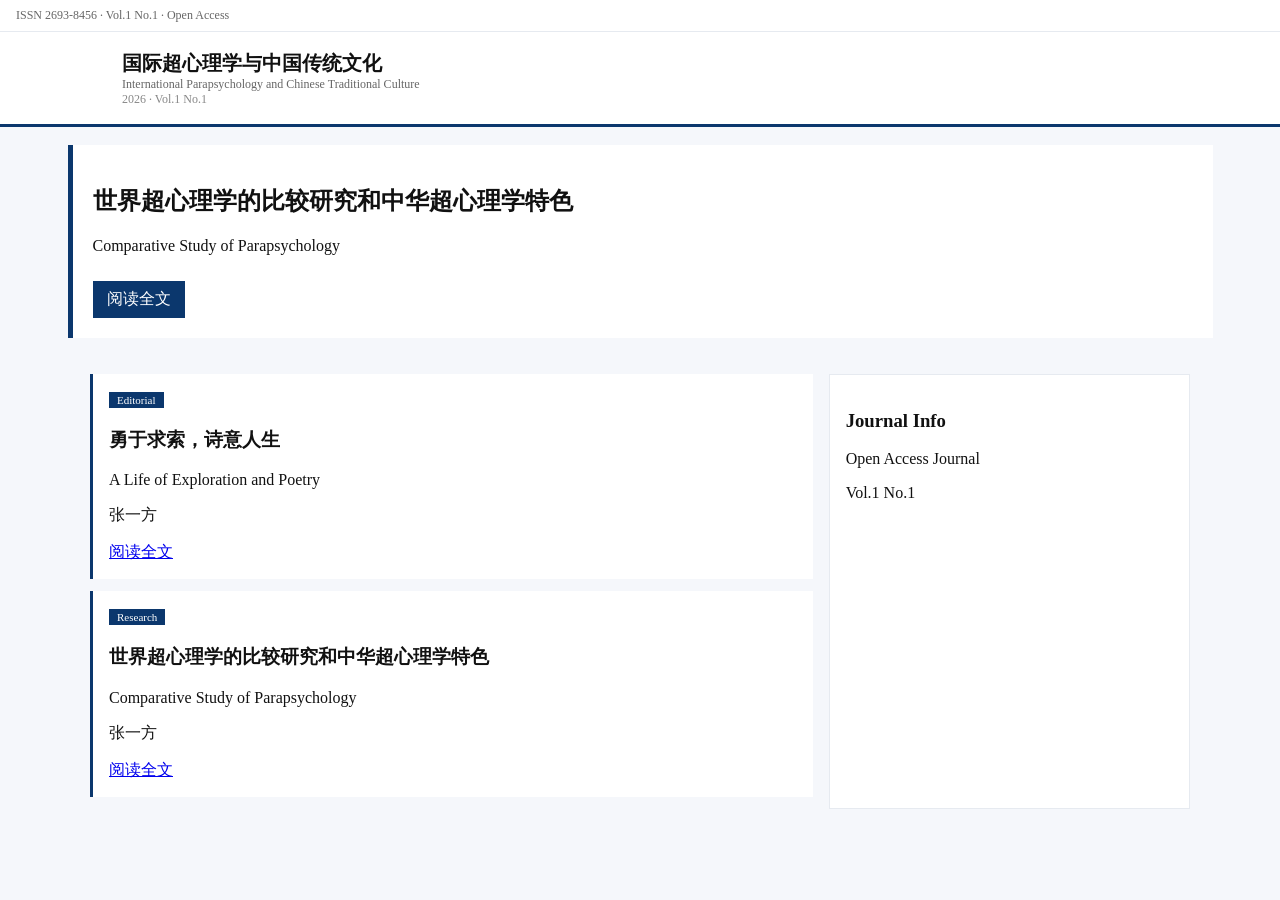
==== index.html @ ccaf2939 "Quantum.io_H5_v1 Signed-off-by: laodao <144201488+qinhong919@users.noreply.github.com>" ====
<!doctype html>
<html>
<head>
<meta charset="utf-8">
<meta name="viewport" content="width=device-width,initial-scale=1">
<title>Quantum Journal</title>
<link rel="stylesheet" href="assets/css/style.css">
</head>
<body onload="render()">

<div class="topbar">ISSN 2693-8456 · Vol.1 No.1 · Open Access</div>

<header class="header">
<img src="assets/images/logo.png">
<div class="title">
<h1>国际超心理学与中国传统文化</h1>
<div class="en">International Parapsychology and Chinese Traditional Culture</div>
<div class="meta">2026 · Vol.1 No.1</div>
</div>
</header>

<section class="hero">
<h2 id="featureTitle"></h2>
<p id="featureEn"></p>
<a id="featureLink" class="btn" href="#">阅读全文</a>
</section>

<div class="container">
<div id="list"></div>
<aside class="sidebar">
<h3>Journal Info</h3>
<p>Open Access Journal</p>
<p>Vol.1 No.1</p>
</aside>
</div>

<script src="assets/js/app.js"></script>
</body>
</html>
---- assets/css/style.css ----
body{margin:0;font-family:Georgia,'Noto Serif SC',serif;background:#f5f7fb;color:#111}
.topbar{background:#fff;padding:8px 16px;font-size:12px;color:#666;border-bottom:1px solid #e6eaf0}
.header{display:flex;align-items:center;gap:16px;background:#fff;padding:16px;border-bottom:3px solid #0b376d}
.header img{height:60px}
.title h1{margin:0;font-size:20px}
.en{font-size:12px;color:#666}
.meta{font-size:12px;color:#888}
.hero{max-width:1100px;margin:18px auto;background:#fff;padding:20px;border-left:5px solid #0b376d}
.btn{display:inline-block;margin-top:10px;background:#0b376d;color:#fff;padding:8px 14px;text-decoration:none}
.container{max-width:1100px;margin:0 auto;padding:18px;display:grid;grid-template-columns:2fr 1fr;gap:16px}
.card{background:#fff;padding:16px;margin-bottom:12px;border-left:3px solid #0b376d}
.badge{background:#0b376d;color:#fff;font-size:11px;padding:2px 8px}
.sidebar{background:#fff;padding:16px;border:1px solid #e6eaf0}
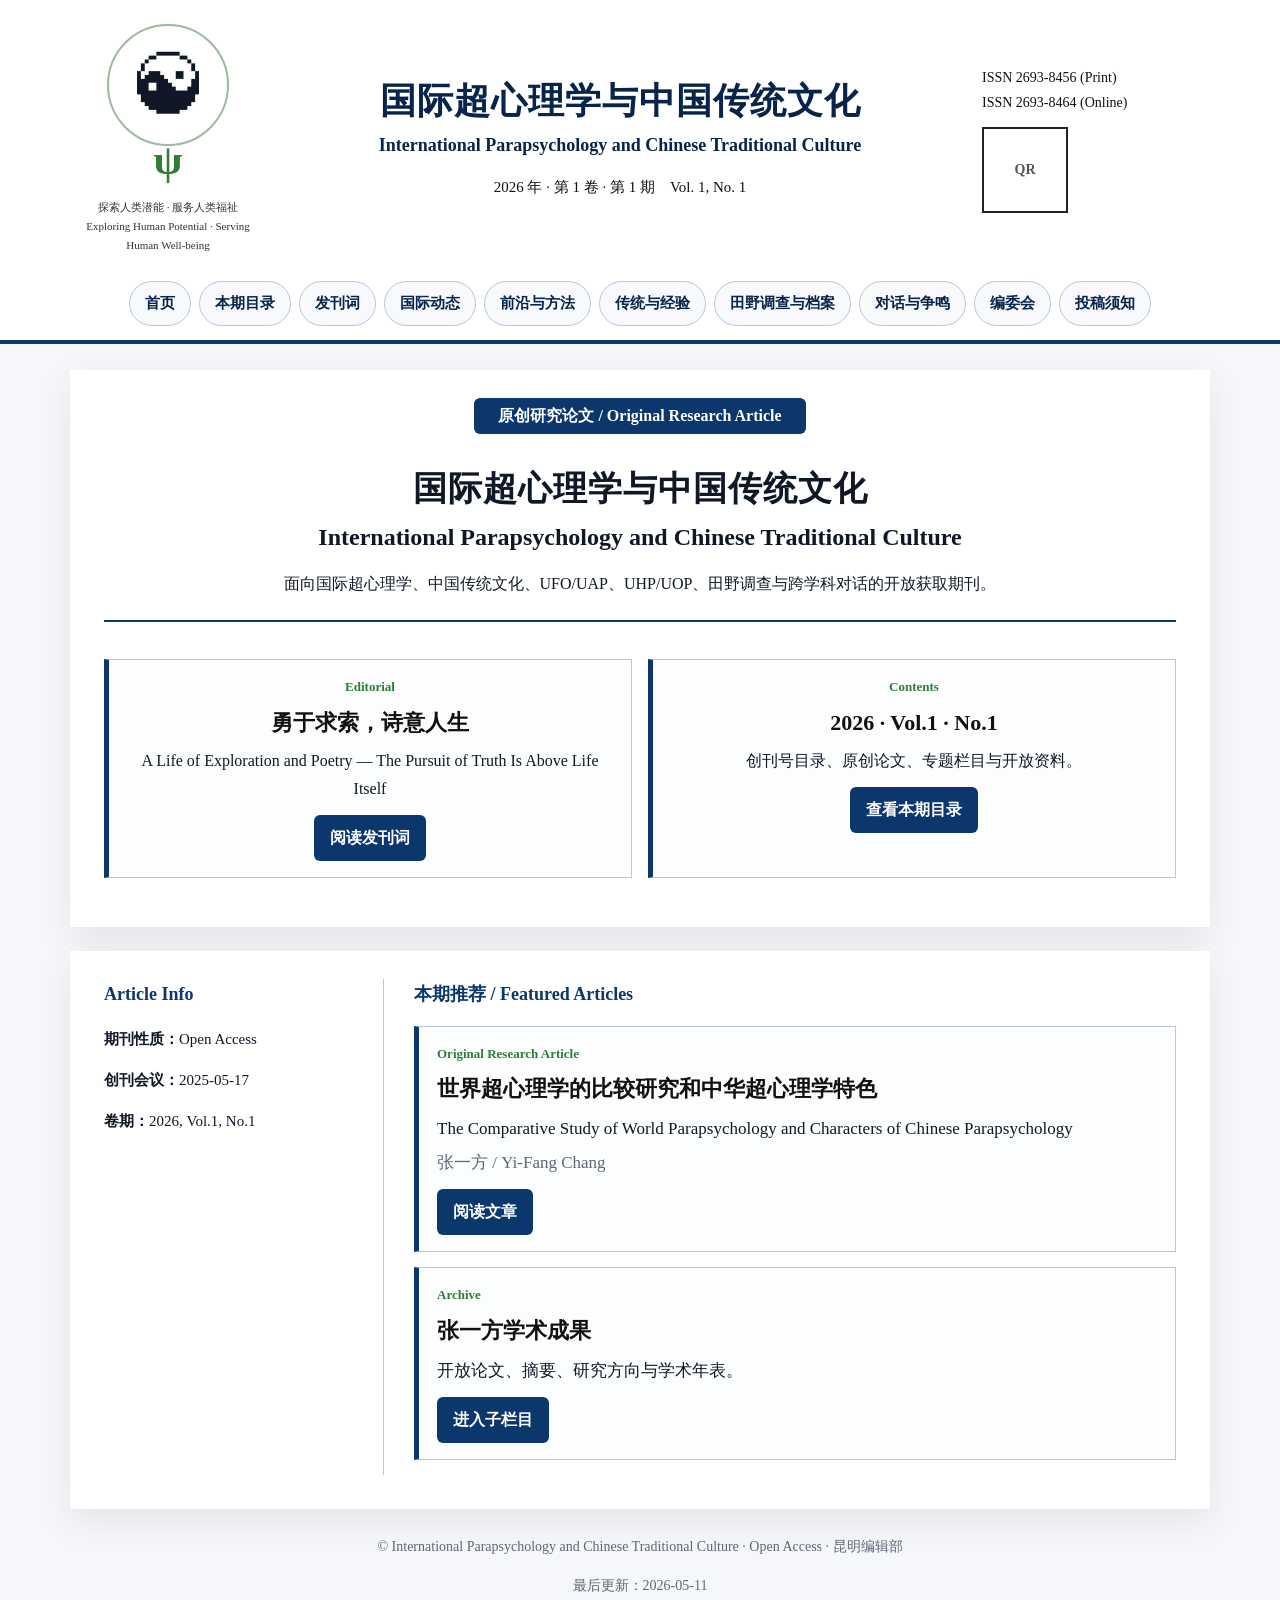
==== commit f3c6739d: "Quantum.io_H5_v1 Signed-off-by: laodao <144201488+qinhong919@users.noreply.github.com>" ====
--- a/index.html
+++ b/index.html
@@ -1,40 +1,18 @@
-
-<!doctype html>
-<html>
-<head>
-<meta charset="utf-8">
-<meta name="viewport" content="width=device-width,initial-scale=1">
-<title>Quantum Journal</title>
-<link rel="stylesheet" href="assets/css/style.css">
-</head>
-<body onload="render()">
-
-<div class="topbar">ISSN 2693-8456 · Vol.1 No.1 · Open Access</div>
-
-<header class="header">
-<img src="assets/images/logo.png">
-<div class="title">
-<h1>国际超心理学与中国传统文化</h1>
-<div class="en">International Parapsychology and Chinese Traditional Culture</div>
-<div class="meta">2026 · Vol.1 No.1</div>
-</div>
+<!doctype html><html lang="zh-CN"><head><meta charset="UTF-8"><meta name="viewport" content="width=device-width, initial-scale=1.0"><title>国际超心理学与中国传统文化</title><link rel="stylesheet" href="assets/css/style.css"></head><body>
+<header class="topbar">
+  <div class="journal-header">
+    <div class="logo-wrap"><div class="logo-mark">☯</div><div class="logo-psi">ψ</div><div class="motto">探索人类潜能 · 服务人类福祉<br>Exploring Human Potential · Serving Human Well-being</div></div>
+    <div class="title-block"><h1>国际超心理学与中国传统文化</h1><div class="en">International Parapsychology and Chinese Traditional Culture</div><div class="issue">2026 年 · 第 1 卷 · 第 1 期　Vol. 1, No. 1</div></div>
+    <div class="issn"><div>ISSN 2693-8456 (Print)</div><div>ISSN 2693-8464 (Online)</div><div class="qr">QR</div></div>
+  </div>
+  <nav class="nav">
+    <a href="index.html">首页</a><a href="issues.html">本期目录</a><a href="articles/editorial.html">发刊词</a>
+    <a href="sections/international.html">国际动态</a><a href="sections/methods.html">前沿与方法</a><a href="sections/tradition.html">传统与经验</a>
+    <a href="sections/archive.html">田野调查与档案</a><a href="sections/debate.html">对话与争鸣</a><a href="editorial-board.html">编委会</a><a href="submission.html">投稿须知</a>
+  </nav>
 </header>
 
-<section class="hero">
-<h2 id="featureTitle"></h2>
-<p id="featureEn"></p>
-<a id="featureLink" class="btn" href="#">阅读全文</a>
-</section>
-
-<div class="container">
-<div id="list"></div>
-<aside class="sidebar">
-<h3>Journal Info</h3>
-<p>Open Access Journal</p>
-<p>Vol.1 No.1</p>
-</aside>
-</div>
-
-<script src="assets/js/app.js"></script>
-</body>
-</html>
+<main class="container">
+<section class="paper center"><div class="badge">原创研究论文 / Original Research Article</div><h2 class="hero-title">国际超心理学与中国传统文化</h2><h3 class="hero-en">International Parapsychology and Chinese Traditional Culture</h3><p>面向国际超心理学、中国传统文化、UFO/UAP、UHP/UOP、田野调查与跨学科对话的开放获取期刊。</p><hr class="rule"><div class="two-col"><div class="card"><div class="type">Editorial</div><h3>勇于求索，诗意人生</h3><p>A Life of Exploration and Poetry — The Pursuit of Truth Is Above Life Itself</p><a class="btn" href="articles/editorial.html">阅读发刊词</a></div><div class="card"><div class="type">Contents</div><h3>2026 · Vol.1 · No.1</h3><p>创刊号目录、原创论文、专题栏目与开放资料。</p><a class="btn" href="issues.html">查看本期目录</a></div></div></section>
+<section class="paper" style="margin-top:24px"><div class="grid"><aside class="aside"><h3>Article Info</h3><p><strong>期刊性质：</strong>Open Access</p><p><strong>创刊会议：</strong>2025-05-17</p><p><strong>卷期：</strong>2026, Vol.1, No.1</p></aside><div class="content"><h3>本期推荐 / Featured Articles</h3><article class="card"><div class="type">Original Research Article</div><h3>世界超心理学的比较研究和中华超心理学特色</h3><p>The Comparative Study of World Parapsychology and Characters of Chinese Parapsychology</p><p class="meta">张一方 / Yi-Fang Chang</p><a class="btn" href="articles/article-001.html">阅读文章</a></article><article class="card"><div class="type">Archive</div><h3>张一方学术成果</h3><p>开放论文、摘要、研究方向与学术年表。</p><a class="btn" href="sections/yi-fang-chang.html">进入子栏目</a></article></div></div></section></main>
+<footer class="footer"><p>© International Parapsychology and Chinese Traditional Culture · Open Access · 昆明编辑部</p><p>最后更新：2026-05-11</p></footer><script src="assets/js/script.js"></script></body></html>
--- a/assets/css/style.css
+++ b/assets/css/style.css
@@ -1,14 +1,15 @@
 
-body{margin:0;font-family:Georgia,'Noto Serif SC',serif;background:#f5f7fb;color:#111}
-.topbar{background:#fff;padding:8px 16px;font-size:12px;color:#666;border-bottom:1px solid #e6eaf0}
-.header{display:flex;align-items:center;gap:16px;background:#fff;padding:16px;border-bottom:3px solid #0b376d}
-.header img{height:60px}
-.title h1{margin:0;font-size:20px}
-.en{font-size:12px;color:#666}
-.meta{font-size:12px;color:#888}
-.hero{max-width:1100px;margin:18px auto;background:#fff;padding:20px;border-left:5px solid #0b376d}
-.btn{display:inline-block;margin-top:10px;background:#0b376d;color:#fff;padding:8px 14px;text-decoration:none}
-.container{max-width:1100px;margin:0 auto;padding:18px;display:grid;grid-template-columns:2fr 1fr;gap:16px}
-.card{background:#fff;padding:16px;margin-bottom:12px;border-left:3px solid #0b376d}
-.badge{background:#0b376d;color:#fff;font-size:11px;padding:2px 8px}
-.sidebar{background:#fff;padding:16px;border:1px solid #e6eaf0}
+:root{--blue:#0b376d;--deep:#08244a;--green:#2e7d32;--ink:#101827;--muted:#5d6775;--line:#b8c7d8;--bg:#f5f7fb;--paper:#fff}
+*{box-sizing:border-box}body{margin:0;background:var(--bg);color:var(--ink);font-family:"Times New Roman","Noto Serif SC","Songti SC",serif;line-height:1.75}a{color:inherit}
+.topbar{background:#fff;border-bottom:4px solid var(--blue)}.journal-header{max-width:1180px;margin:0 auto;padding:24px 28px 16px;display:grid;grid-template-columns:180px 1fr 220px;gap:22px;align-items:center}
+.logo-wrap{text-align:center}.logo-mark{width:122px;height:122px;margin:0 auto;border:2px solid #9fb99e;border-radius:50%;display:flex;align-items:center;justify-content:center;font-size:62px;background:#fff}.logo-psi{margin-top:-22px;color:var(--green);font-size:42px;font-weight:800}.motto{font-size:11px;color:#333}
+.title-block{text-align:center}.title-block h1{margin:0;font-size:36px;line-height:1.25;letter-spacing:1px;color:var(--deep);font-weight:900}.title-block .en{margin:6px 0 0;font-size:18px;color:var(--deep);font-weight:700}.issue{margin-top:12px;font-size:15px;color:#111}
+.issn{font-size:14px;color:#111}.qr{width:86px;height:86px;margin-top:12px;border:2px solid #222;display:flex;align-items:center;justify-content:center;font-weight:700;color:#555;background:#fff}
+.nav{max-width:1180px;margin:0 auto;padding:10px 28px 14px;display:flex;gap:8px;flex-wrap:wrap;justify-content:center}.nav a{text-decoration:none;color:var(--deep);background:#f7f9fd;border:1px solid var(--line);border-radius:999px;padding:8px 15px;font-weight:700;font-size:15px}.nav a:hover{background:var(--deep);color:#fff}
+.container{max-width:1180px;margin:26px auto;padding:0 20px}.paper{background:var(--paper);box-shadow:0 12px 34px rgba(0,0,0,.08);padding:28px 34px 34px}.badge{display:inline-block;background:var(--blue);color:#fff;padding:4px 24px;border-radius:6px;font-weight:700;margin:0 auto 22px}.center{text-align:center}
+.hero-title{margin:10px 0;font-size:34px;letter-spacing:1px;line-height:1.35}.hero-en{margin:8px 0;font-size:24px;line-height:1.35}.rule{border:0;border-top:2px solid var(--blue);margin:22px 0}
+.grid{display:grid;grid-template-columns:280px 1fr;gap:30px}.aside{border-right:1px solid var(--line);padding-right:24px}.aside h3,.content h3{color:var(--blue);font-size:18px;margin:0 0 10px}.aside p,.aside li{font-size:15px}.content h2{margin:0 0 14px;font-size:28px}.content p{font-size:17px}
+.card{border:1px solid var(--line);border-left:5px solid var(--blue);background:#fbfdff;padding:16px 18px;margin:15px 0}.card .type{color:var(--green);font-size:13px;font-weight:800}.card h3{color:#111;font-size:22px;margin:5px 0}.card p{margin:4px 0}.meta{color:var(--muted);font-size:14px}.btn{display:inline-block;text-decoration:none;background:var(--blue);color:#fff;padding:9px 16px;border-radius:6px;margin-top:8px;font-weight:700}.two-col{display:grid;grid-template-columns:1fr 1fr;gap:16px}
+.footer{max-width:1180px;margin:0 auto 36px;padding:0 20px;text-align:center;color:var(--muted);font-size:14px}.article-title{text-align:center;margin-top:20px}.article-title h2{font-size:30px;margin:8px 0}.article-title h3{font-size:23px;margin:8px 0}.authors{text-align:center;margin:18px auto;max-width:850px}
+.abstract-box{display:grid;grid-template-columns:260px 1fr;gap:24px;border-top:2px solid var(--blue);border-bottom:1px solid var(--line);padding:18px 0}.article-info{border-right:1px solid var(--line);padding-right:20px}.article-info h4,.abstract h4{color:var(--blue);margin:0 0 8px}.keywords{margin-top:16px;padding-top:12px;border-top:1px solid var(--line)}.citation{border-top:2px solid var(--blue);margin-top:20px;padding-top:12px;font-size:14px}
+@media(max-width:900px){.journal-header{grid-template-columns:1fr;text-align:center}.issn{text-align:center}.qr{margin:10px auto 0}.title-block h1{font-size:27px}.title-block .en{font-size:15px}.container{margin:14px auto;padding:0 12px}.paper{padding:20px 16px 26px}.grid,.abstract-box,.two-col{grid-template-columns:1fr}.aside,.article-info{border-right:0;border-bottom:1px solid var(--line);padding-right:0;padding-bottom:16px}.hero-title{font-size:26px}.hero-en{font-size:19px}.nav{justify-content:flex-start;overflow-x:auto;flex-wrap:nowrap;padding-bottom:12px}.nav a{white-space:nowrap}}
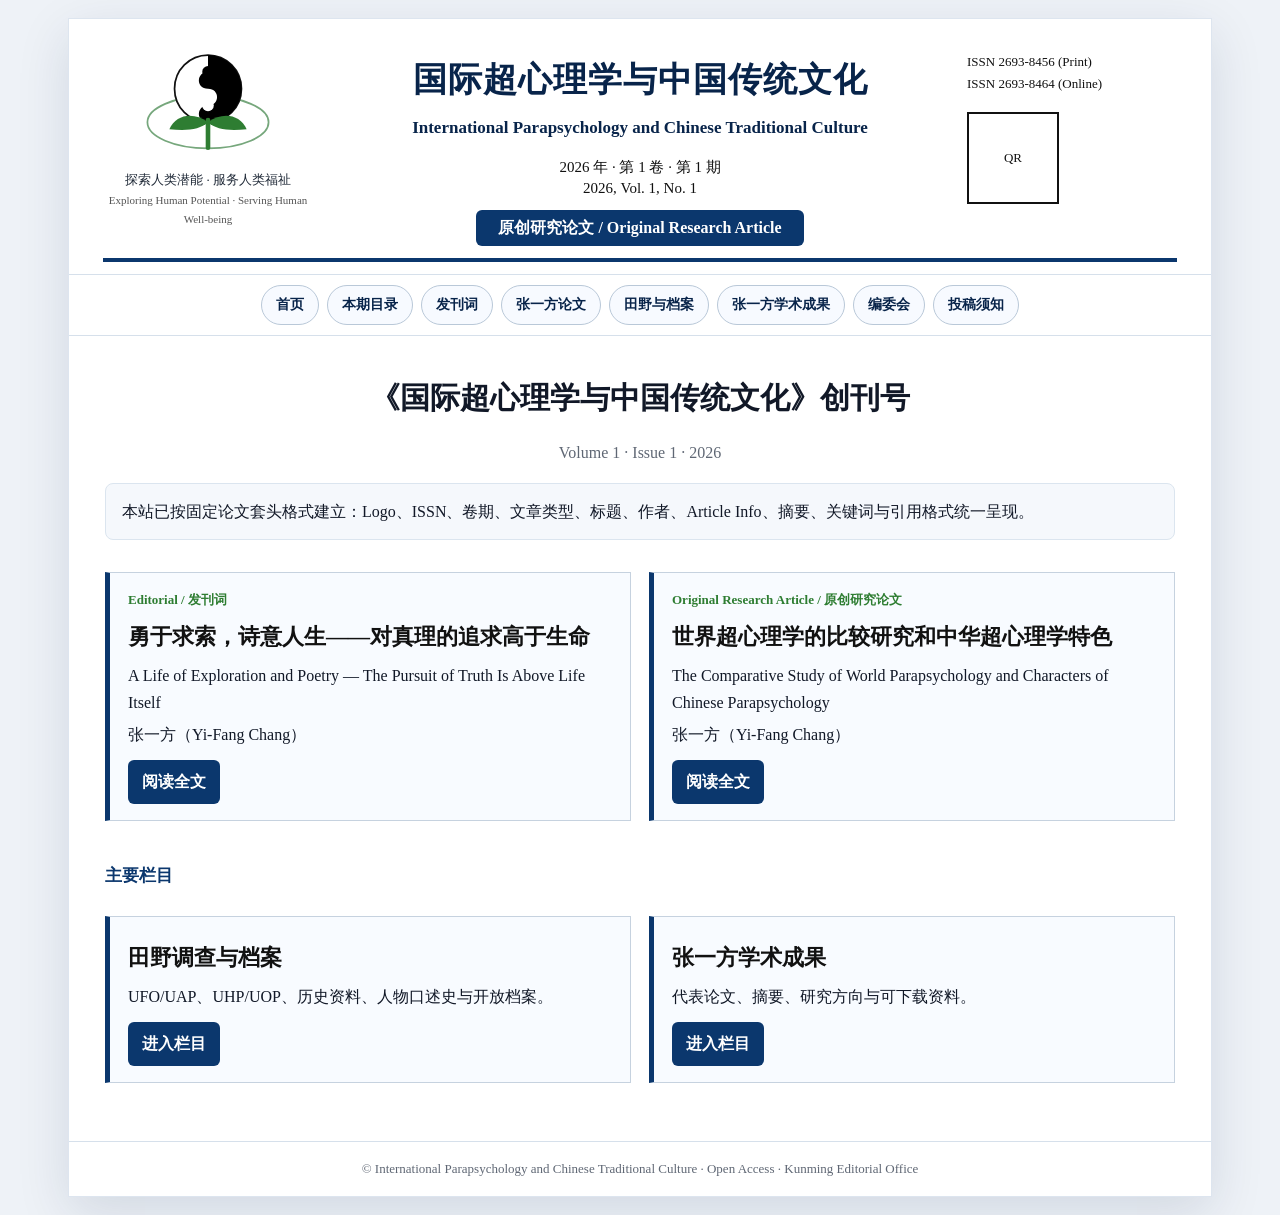
==== commit 639d5f37: "Quantum.io_H5_v1 Signed-off-by: laodao <144201488+qinhong919@users.noreply.github.com>" ====
--- a/index.html
+++ b/index.html
@@ -1,18 +1,8 @@
-<!doctype html><html lang="zh-CN"><head><meta charset="UTF-8"><meta name="viewport" content="width=device-width, initial-scale=1.0"><title>国际超心理学与中国传统文化</title><link rel="stylesheet" href="assets/css/style.css"></head><body>
-<header class="topbar">
-  <div class="journal-header">
-    <div class="logo-wrap"><div class="logo-mark">☯</div><div class="logo-psi">ψ</div><div class="motto">探索人类潜能 · 服务人类福祉<br>Exploring Human Potential · Serving Human Well-being</div></div>
-    <div class="title-block"><h1>国际超心理学与中国传统文化</h1><div class="en">International Parapsychology and Chinese Traditional Culture</div><div class="issue">2026 年 · 第 1 卷 · 第 1 期　Vol. 1, No. 1</div></div>
-    <div class="issn"><div>ISSN 2693-8456 (Print)</div><div>ISSN 2693-8464 (Online)</div><div class="qr">QR</div></div>
-  </div>
-  <nav class="nav">
-    <a href="index.html">首页</a><a href="issues.html">本期目录</a><a href="articles/editorial.html">发刊词</a>
-    <a href="sections/international.html">国际动态</a><a href="sections/methods.html">前沿与方法</a><a href="sections/tradition.html">传统与经验</a>
-    <a href="sections/archive.html">田野调查与档案</a><a href="sections/debate.html">对话与争鸣</a><a href="editorial-board.html">编委会</a><a href="submission.html">投稿须知</a>
-  </nav>
-</header>
-
-<main class="container">
-<section class="paper center"><div class="badge">原创研究论文 / Original Research Article</div><h2 class="hero-title">国际超心理学与中国传统文化</h2><h3 class="hero-en">International Parapsychology and Chinese Traditional Culture</h3><p>面向国际超心理学、中国传统文化、UFO/UAP、UHP/UOP、田野调查与跨学科对话的开放获取期刊。</p><hr class="rule"><div class="two-col"><div class="card"><div class="type">Editorial</div><h3>勇于求索，诗意人生</h3><p>A Life of Exploration and Poetry — The Pursuit of Truth Is Above Life Itself</p><a class="btn" href="articles/editorial.html">阅读发刊词</a></div><div class="card"><div class="type">Contents</div><h3>2026 · Vol.1 · No.1</h3><p>创刊号目录、原创论文、专题栏目与开放资料。</p><a class="btn" href="issues.html">查看本期目录</a></div></div></section>
-<section class="paper" style="margin-top:24px"><div class="grid"><aside class="aside"><h3>Article Info</h3><p><strong>期刊性质：</strong>Open Access</p><p><strong>创刊会议：</strong>2025-05-17</p><p><strong>卷期：</strong>2026, Vol.1, No.1</p></aside><div class="content"><h3>本期推荐 / Featured Articles</h3><article class="card"><div class="type">Original Research Article</div><h3>世界超心理学的比较研究和中华超心理学特色</h3><p>The Comparative Study of World Parapsychology and Characters of Chinese Parapsychology</p><p class="meta">张一方 / Yi-Fang Chang</p><a class="btn" href="articles/article-001.html">阅读文章</a></article><article class="card"><div class="type">Archive</div><h3>张一方学术成果</h3><p>开放论文、摘要、研究方向与学术年表。</p><a class="btn" href="sections/yi-fang-chang.html">进入子栏目</a></article></div></div></section></main>
-<footer class="footer"><p>© International Parapsychology and Chinese Traditional Culture · Open Access · 昆明编辑部</p><p>最后更新：2026-05-11</p></footer><script src="assets/js/script.js"></script></body></html>+<!doctype html><html lang="zh-CN"><head><meta charset="utf-8"><meta name="viewport" content="width=device-width,initial-scale=1"><title>国际超心理学与中国传统文化</title><link rel="stylesheet" href="assets/css/style.css"></head><body><div class="site-shell"><div class="journal-page">
+<header class="journal-header"><div class="masthead">
+<div class="logo-block"><img src="assets/images/logo.svg" alt="期刊Logo"><div class="motto-cn">探索人类潜能 · 服务人类福祉</div><div class="motto-en">Exploring Human Potential · Serving Human Well-being</div></div>
+<div class="title-block"><h1>国际超心理学与中国传统文化</h1><div class="en">International Parapsychology and Chinese Traditional Culture</div><div class="issue">2026 年 · 第 1 卷 · 第 1 期<br>2026, Vol. 1, No. 1</div><div class="article-type">原创研究论文 / Original Research Article</div></div>
+<div class="right-meta"><div>ISSN 2693-8456 (Print)</div><div>ISSN 2693-8464 (Online)</div><div class="qr">QR</div></div>
+</div><hr class="header-rule"></header>
+<nav class="nav"><a href="index.html">首页</a><a href="issues.html">本期目录</a><a href="articles/editorial.html">发刊词</a><a href="articles/zhang-yifang-comparative-parapsychology.html">张一方论文</a><a href="sections/archive.html">田野与档案</a><a href="sections/yi-fang-chang.html">张一方学术成果</a><a href="editorial-board.html">编委会</a><a href="submission.html">投稿须知</a></nav>
+<main class="content-wrap"><section class="page-heading"><h2>《国际超心理学与中国传统文化》创刊号</h2><p>Volume 1 · Issue 1 · 2026</p></section><div class="notice">本站已按固定论文套头格式建立：Logo、ISSN、卷期、文章类型、标题、作者、Article Info、摘要、关键词与引用格式统一呈现。</div><div class="two-col"><article class="card"><div class="label">Editorial / 发刊词</div><h3>勇于求索，诗意人生——对真理的追求高于生命</h3><p>A Life of Exploration and Poetry — The Pursuit of Truth Is Above Life Itself</p><p>张一方（Yi-Fang Chang）</p><a class="btn" href="articles/editorial.html">阅读全文</a></article><article class="card"><div class="label">Original Research Article / 原创研究论文</div><h3>世界超心理学的比较研究和中华超心理学特色</h3><p>The Comparative Study of World Parapsychology and Characters of Chinese Parapsychology</p><p>张一方（Yi-Fang Chang）</p><a class="btn" href="articles/zhang-yifang-comparative-parapsychology.html">阅读全文</a></article></div><section style="margin-top:24px"><h2 class="section-title">主要栏目</h2><div class="two-col"><article class="card"><h3>田野调查与档案</h3><p>UFO/UAP、UHP/UOP、历史资料、人物口述史与开放档案。</p><a class="btn" href="sections/archive.html">进入栏目</a></article><article class="card"><h3>张一方学术成果</h3><p>代表论文、摘要、研究方向与可下载资料。</p><a class="btn" href="sections/yi-fang-chang.html">进入栏目</a></article></div></section></main><footer class="footer">© International Parapsychology and Chinese Traditional Culture · Open Access · Kunming Editorial Office</footer></div></div><script src="assets/js/script.js"></script></body></html>
--- a/assets/css/style.css
+++ b/assets/css/style.css
@@ -1,15 +1,4 @@
 
-:root{--blue:#0b376d;--deep:#08244a;--green:#2e7d32;--ink:#101827;--muted:#5d6775;--line:#b8c7d8;--bg:#f5f7fb;--paper:#fff}
-*{box-sizing:border-box}body{margin:0;background:var(--bg);color:var(--ink);font-family:"Times New Roman","Noto Serif SC","Songti SC",serif;line-height:1.75}a{color:inherit}
-.topbar{background:#fff;border-bottom:4px solid var(--blue)}.journal-header{max-width:1180px;margin:0 auto;padding:24px 28px 16px;display:grid;grid-template-columns:180px 1fr 220px;gap:22px;align-items:center}
-.logo-wrap{text-align:center}.logo-mark{width:122px;height:122px;margin:0 auto;border:2px solid #9fb99e;border-radius:50%;display:flex;align-items:center;justify-content:center;font-size:62px;background:#fff}.logo-psi{margin-top:-22px;color:var(--green);font-size:42px;font-weight:800}.motto{font-size:11px;color:#333}
-.title-block{text-align:center}.title-block h1{margin:0;font-size:36px;line-height:1.25;letter-spacing:1px;color:var(--deep);font-weight:900}.title-block .en{margin:6px 0 0;font-size:18px;color:var(--deep);font-weight:700}.issue{margin-top:12px;font-size:15px;color:#111}
-.issn{font-size:14px;color:#111}.qr{width:86px;height:86px;margin-top:12px;border:2px solid #222;display:flex;align-items:center;justify-content:center;font-weight:700;color:#555;background:#fff}
-.nav{max-width:1180px;margin:0 auto;padding:10px 28px 14px;display:flex;gap:8px;flex-wrap:wrap;justify-content:center}.nav a{text-decoration:none;color:var(--deep);background:#f7f9fd;border:1px solid var(--line);border-radius:999px;padding:8px 15px;font-weight:700;font-size:15px}.nav a:hover{background:var(--deep);color:#fff}
-.container{max-width:1180px;margin:26px auto;padding:0 20px}.paper{background:var(--paper);box-shadow:0 12px 34px rgba(0,0,0,.08);padding:28px 34px 34px}.badge{display:inline-block;background:var(--blue);color:#fff;padding:4px 24px;border-radius:6px;font-weight:700;margin:0 auto 22px}.center{text-align:center}
-.hero-title{margin:10px 0;font-size:34px;letter-spacing:1px;line-height:1.35}.hero-en{margin:8px 0;font-size:24px;line-height:1.35}.rule{border:0;border-top:2px solid var(--blue);margin:22px 0}
-.grid{display:grid;grid-template-columns:280px 1fr;gap:30px}.aside{border-right:1px solid var(--line);padding-right:24px}.aside h3,.content h3{color:var(--blue);font-size:18px;margin:0 0 10px}.aside p,.aside li{font-size:15px}.content h2{margin:0 0 14px;font-size:28px}.content p{font-size:17px}
-.card{border:1px solid var(--line);border-left:5px solid var(--blue);background:#fbfdff;padding:16px 18px;margin:15px 0}.card .type{color:var(--green);font-size:13px;font-weight:800}.card h3{color:#111;font-size:22px;margin:5px 0}.card p{margin:4px 0}.meta{color:var(--muted);font-size:14px}.btn{display:inline-block;text-decoration:none;background:var(--blue);color:#fff;padding:9px 16px;border-radius:6px;margin-top:8px;font-weight:700}.two-col{display:grid;grid-template-columns:1fr 1fr;gap:16px}
-.footer{max-width:1180px;margin:0 auto 36px;padding:0 20px;text-align:center;color:var(--muted);font-size:14px}.article-title{text-align:center;margin-top:20px}.article-title h2{font-size:30px;margin:8px 0}.article-title h3{font-size:23px;margin:8px 0}.authors{text-align:center;margin:18px auto;max-width:850px}
-.abstract-box{display:grid;grid-template-columns:260px 1fr;gap:24px;border-top:2px solid var(--blue);border-bottom:1px solid var(--line);padding:18px 0}.article-info{border-right:1px solid var(--line);padding-right:20px}.article-info h4,.abstract h4{color:var(--blue);margin:0 0 8px}.keywords{margin-top:16px;padding-top:12px;border-top:1px solid var(--line)}.citation{border-top:2px solid var(--blue);margin-top:20px;padding-top:12px;font-size:14px}
-@media(max-width:900px){.journal-header{grid-template-columns:1fr;text-align:center}.issn{text-align:center}.qr{margin:10px auto 0}.title-block h1{font-size:27px}.title-block .en{font-size:15px}.container{margin:14px auto;padding:0 12px}.paper{padding:20px 16px 26px}.grid,.abstract-box,.two-col{grid-template-columns:1fr}.aside,.article-info{border-right:0;border-bottom:1px solid var(--line);padding-right:0;padding-bottom:16px}.hero-title{font-size:26px}.hero-en{font-size:19px}.nav{justify-content:flex-start;overflow-x:auto;flex-wrap:nowrap;padding-bottom:12px}.nav a{white-space:nowrap}}
+:root{--blue:#0b376d;--deep:#08244a;--green:#2e7d32;--line:#1d4f84;--thin:#c6d2df;--text:#111827;--muted:#5f6774;--bg:#eef2f7;--paper:#fff;--soft:#f8fbff}
+*{box-sizing:border-box}body{margin:0;background:var(--bg);color:var(--text);font-family:"Times New Roman","Noto Serif SC","Source Han Serif SC","Songti SC",serif;line-height:1.72}a{color:var(--blue);text-decoration:none}a:hover{text-decoration:underline}.site-shell{max-width:1180px;margin:0 auto;padding:18px}.journal-page{background:var(--paper);min-height:100vh;box-shadow:0 16px 50px rgba(8,36,74,.12);border:1px solid #dde5ef}.journal-header{padding:28px 34px 12px}.masthead{display:grid;grid-template-columns:210px 1fr 210px;align-items:start;gap:20px}.logo-block{text-align:center}.logo-block img{width:150px;margin:0 auto 4px}.motto-cn{font-size:13px;color:#1f2937}.motto-en{font-size:11px;color:#555}.title-block{text-align:center}.title-block h1{color:var(--deep);margin:4px 0;font-size:34px;letter-spacing:1px;font-weight:900}.title-block .en{color:var(--deep);font-size:17px;font-weight:700}.issue{margin-top:14px;font-size:15px;color:#111;line-height:1.45}.article-type{display:inline-block;margin-top:10px;background:var(--blue);color:#fff;padding:4px 22px;border-radius:6px;font-weight:700}.right-meta{font-size:13px;color:#111;text-align:left;padding-top:4px}.qr{width:92px;height:92px;margin-top:16px;border:2px solid #111;display:flex;align-items:center;justify-content:center}.header-rule{border:0;border-top:4px solid var(--blue);margin:12px 0 0}.nav{border-top:1px solid #d6e0eb;border-bottom:1px solid #d6e0eb;padding:10px 24px;display:flex;flex-wrap:wrap;justify-content:center;gap:8px}.nav a{color:var(--deep);border:1px solid #b9c8d8;background:#f7faff;padding:7px 14px;border-radius:999px;font-weight:700;font-size:14px}.nav a:hover{background:var(--deep);color:#fff;text-decoration:none}.content-wrap{padding:26px 36px 42px}.cover-title{text-align:center;padding:18px 0 20px}.cover-title h2{font-size:32px;margin:8px 0;line-height:1.35}.cover-title h3{font-size:23px;margin:10px 0;line-height:1.35}.author-line{text-align:center;margin:16px auto;max-width:820px;font-size:16px}.article-grid{display:grid;grid-template-columns:280px 1fr;gap:28px;border-top:3px solid var(--line);border-bottom:1px solid var(--thin);padding:18px 0}.article-info{border-right:1px solid var(--thin);padding-right:20px}.article-info h4,.abstract h4,.section-title{color:var(--blue);margin:0 0 10px;font-size:17px}.article-info p{font-size:14px;margin:6px 0}.abstract p{font-size:15px;text-align:justify;margin:0 0 12px}.keywords{display:grid;grid-template-columns:1fr 1fr;gap:18px;border-top:1px solid var(--thin);margin-top:16px;padding-top:14px}.article-body{max-width:900px;margin:26px auto 0}.article-body h2{font-size:22px;margin:26px 0 10px;color:#111}.article-body p{font-size:18px;text-align:justify;margin:0 0 14px;text-indent:2em}.card{border:1px solid var(--thin);border-left:5px solid var(--blue);background:var(--soft);padding:16px 18px;margin:16px 0}.card .label{font-size:13px;color:var(--green);font-weight:800}.card h3{font-size:22px;margin:6px 0;color:#111}.card p{margin:4px 0}.btn{display:inline-block;background:var(--blue);color:#fff;padding:8px 14px;border-radius:6px;font-weight:700;margin-top:8px}.btn:hover{background:#061d3e;text-decoration:none}.citation{border-top:3px solid var(--line);padding-top:12px;margin-top:26px;font-size:14px;line-height:1.55}.footer{border-top:1px solid #d6e0eb;padding:16px 28px;text-align:center;color:var(--muted);font-size:13px}.page-heading{text-align:center}.page-heading h2{font-size:30px;margin:10px 0}.page-heading p{color:var(--muted)}.two-col{display:grid;grid-template-columns:1fr 1fr;gap:18px}.notice{background:#f5f8fc;border:1px solid #dbe5ef;padding:14px 16px;border-radius:8px;margin:16px 0}
+@media(max-width:860px){.site-shell{padding:0}.journal-page{box-shadow:none;border:0}.journal-header{padding:20px 16px 10px}.masthead{grid-template-columns:1fr}.right-meta{text-align:center}.qr{margin:12px auto 0}.title-block h1{font-size:25px}.title-block .en{font-size:14px}.logo-block img{width:120px}.content-wrap{padding:18px 16px 30px}.cover-title h2{font-size:24px}.cover-title h3{font-size:18px}.article-grid,.keywords,.two-col{grid-template-columns:1fr}.article-info{border-right:0;border-bottom:1px solid var(--thin);padding-right:0;padding-bottom:14px}.article-body p{font-size:16px}.nav{justify-content:flex-start;overflow-x:auto;flex-wrap:nowrap}.nav a{white-space:nowrap}}
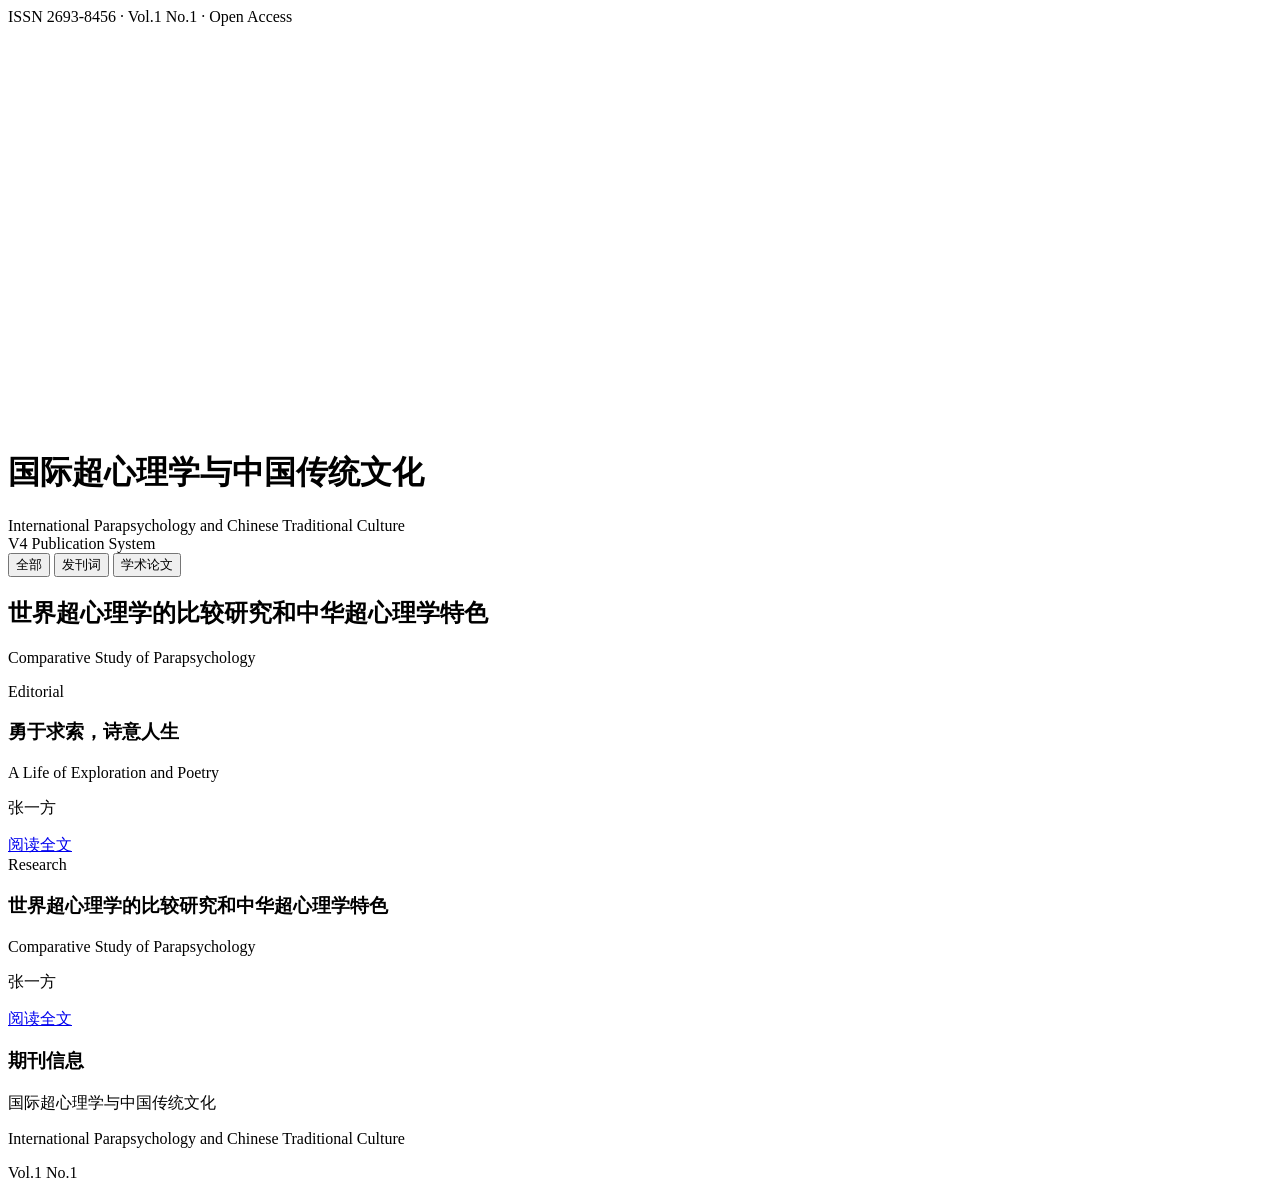
==== commit 144b14b3: "Quantum.io_H5_v1" ====
--- a/index.html
+++ b/index.html
@@ -1,8 +1,44 @@
-<!doctype html><html lang="zh-CN"><head><meta charset="utf-8"><meta name="viewport" content="width=device-width,initial-scale=1"><title>国际超心理学与中国传统文化</title><link rel="stylesheet" href="assets/css/style.css"></head><body><div class="site-shell"><div class="journal-page">
-<header class="journal-header"><div class="masthead">
-<div class="logo-block"><img src="assets/images/logo.svg" alt="期刊Logo"><div class="motto-cn">探索人类潜能 · 服务人类福祉</div><div class="motto-en">Exploring Human Potential · Serving Human Well-being</div></div>
-<div class="title-block"><h1>国际超心理学与中国传统文化</h1><div class="en">International Parapsychology and Chinese Traditional Culture</div><div class="issue">2026 年 · 第 1 卷 · 第 1 期<br>2026, Vol. 1, No. 1</div><div class="article-type">原创研究论文 / Original Research Article</div></div>
-<div class="right-meta"><div>ISSN 2693-8456 (Print)</div><div>ISSN 2693-8464 (Online)</div><div class="qr">QR</div></div>
-</div><hr class="header-rule"></header>
-<nav class="nav"><a href="index.html">首页</a><a href="issues.html">本期目录</a><a href="articles/editorial.html">发刊词</a><a href="articles/zhang-yifang-comparative-parapsychology.html">张一方论文</a><a href="sections/archive.html">田野与档案</a><a href="sections/yi-fang-chang.html">张一方学术成果</a><a href="editorial-board.html">编委会</a><a href="submission.html">投稿须知</a></nav>
-<main class="content-wrap"><section class="page-heading"><h2>《国际超心理学与中国传统文化》创刊号</h2><p>Volume 1 · Issue 1 · 2026</p></section><div class="notice">本站已按固定论文套头格式建立：Logo、ISSN、卷期、文章类型、标题、作者、Article Info、摘要、关键词与引用格式统一呈现。</div><div class="two-col"><article class="card"><div class="label">Editorial / 发刊词</div><h3>勇于求索，诗意人生——对真理的追求高于生命</h3><p>A Life of Exploration and Poetry — The Pursuit of Truth Is Above Life Itself</p><p>张一方（Yi-Fang Chang）</p><a class="btn" href="articles/editorial.html">阅读全文</a></article><article class="card"><div class="label">Original Research Article / 原创研究论文</div><h3>世界超心理学的比较研究和中华超心理学特色</h3><p>The Comparative Study of World Parapsychology and Characters of Chinese Parapsychology</p><p>张一方（Yi-Fang Chang）</p><a class="btn" href="articles/zhang-yifang-comparative-parapsychology.html">阅读全文</a></article></div><section style="margin-top:24px"><h2 class="section-title">主要栏目</h2><div class="two-col"><article class="card"><h3>田野调查与档案</h3><p>UFO/UAP、UHP/UOP、历史资料、人物口述史与开放档案。</p><a class="btn" href="sections/archive.html">进入栏目</a></article><article class="card"><h3>张一方学术成果</h3><p>代表论文、摘要、研究方向与可下载资料。</p><a class="btn" href="sections/yi-fang-chang.html">进入栏目</a></article></div></section></main><footer class="footer">© International Parapsychology and Chinese Traditional Culture · Open Access · Kunming Editorial Office</footer></div></div><script src="assets/js/script.js"></script></body></html>+
+<!doctype html>
+<html>
+<head>
+<meta charset="utf-8">
+<meta name="viewport" content="width=device-width,initial-scale=1">
+<title>Quantum Journal V4</title>
+</head>
+
+<body onload="renderIndex()">
+
+<div class="topbar">ISSN 2693-8456 · Vol.1 No.1 · Open Access</div>
+
+<div class="header">
+<img src="assets/images/logo.png">
+<div>
+<h1>国际超心理学与中国传统文化</h1>
+<div class="en">International Parapsychology and Chinese Traditional Culture</div>
+<div class="meta">V4 Publication System</div>
+</div>
+</div>
+
+<div class="nav">
+<button onclick="filter('all')">全部</button>
+<button onclick="filter('editorial')">发刊词</button>
+<button onclick="filter('research')">学术论文</button>
+</div>
+
+<div class="container">
+<div>
+  <div class="featured">
+    <h2 id="f_title"></h2>
+    <p id="f_en"></p>
+  </div>
+
+  <div id="list"></div>
+</div>
+
+<aside class="sidebar" id="side"></aside>
+</div>
+
+<script src="assets/js/app.js"></script>
+</body>
+</html>
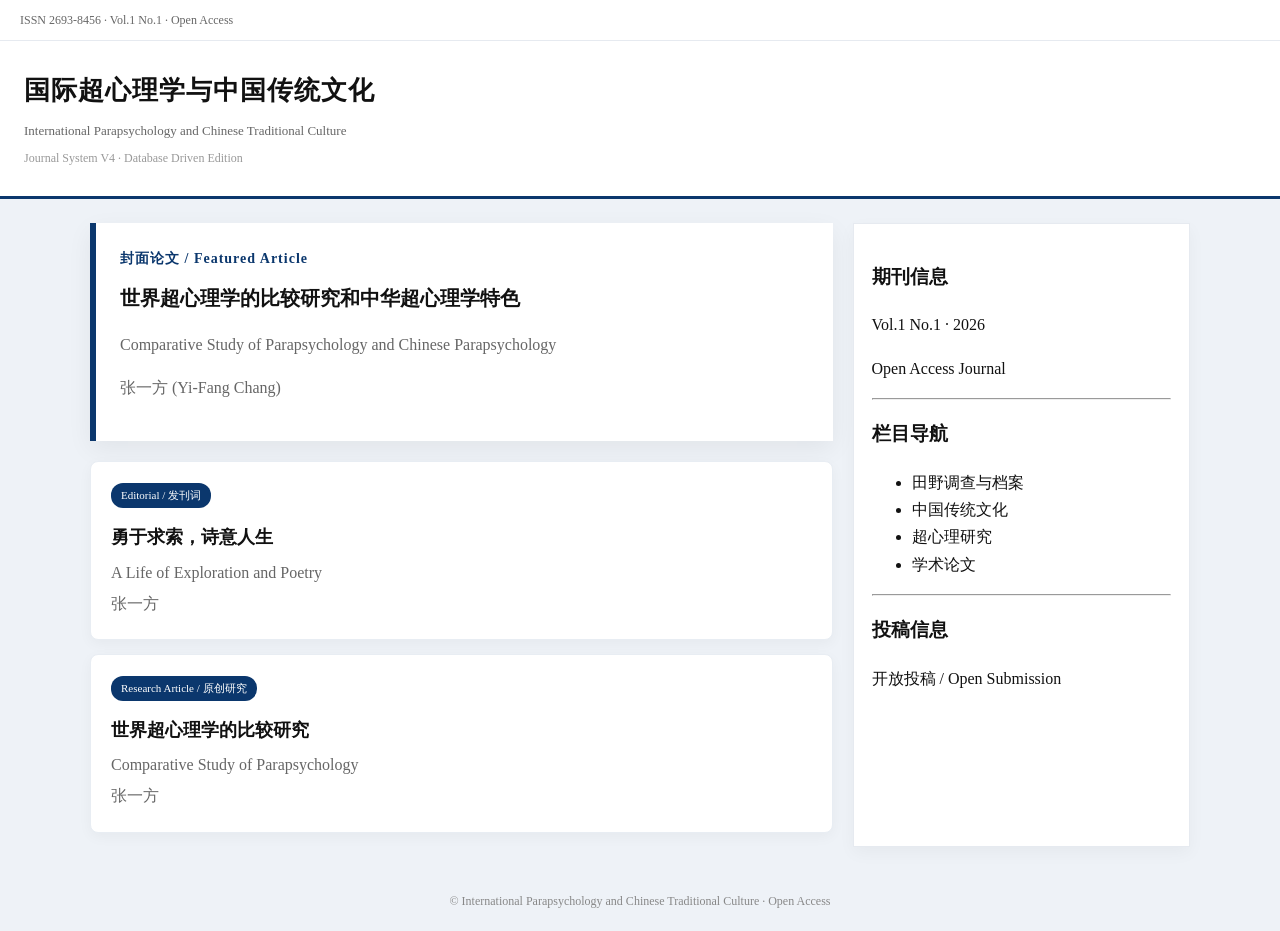
==== commit 515a7e5f: "Update index.html" ====
--- a/index.html
+++ b/index.html
@@ -1,44 +1,94 @@
+<!DOCTYPE html>
+<html lang="zh">
+<head>
+<meta charset="UTF-8">
+<meta name="viewport" content="width=device-width, initial-scale=1.0">
 
-<!doctype html>
-<html>
-<head>
-<meta charset="utf-8">
-<meta name="viewport" content="width=device-width,initial-scale=1">
-<title>Quantum Journal V4</title>
+<title>国际超心理学与中国传统文化</title>
+
+<link rel="stylesheet" href="assets/css/style.css">
+
 </head>
 
-<body onload="renderIndex()">
+<body>
 
-<div class="topbar">ISSN 2693-8456 · Vol.1 No.1 · Open Access</div>
-
-<div class="header">
-<img src="assets/images/logo.png">
-<div>
-<h1>国际超心理学与中国传统文化</h1>
-<div class="en">International Parapsychology and Chinese Traditional Culture</div>
-<div class="meta">V4 Publication System</div>
-</div>
+<!-- 顶部期刊信息 -->
+<div class="topbar">
+  ISSN 2693-8456 · Vol.1 No.1 · Open Access
 </div>
 
-<div class="nav">
-<button onclick="filter('all')">全部</button>
-<button onclick="filter('editorial')">发刊词</button>
-<button onclick="filter('research')">学术论文</button>
+<!-- 期刊头部 -->
+<header class="header">
+  <h1>国际超心理学与中国传统文化</h1>
+  <div class="en">International Parapsychology and Chinese Traditional Culture</div>
+  <div class="meta">Journal System V4 · Database Driven Edition</div>
+</header>
+
+<!-- 主体结构 -->
+<div class="container layout">
+
+  <!-- 左侧主内容 -->
+  <main>
+
+    <!-- 封面论文 -->
+    <section class="featured">
+      <h2>封面论文 / Featured Article</h2>
+      <h3 id="f_title">世界超心理学的比较研究和中华超心理学特色</h3>
+      <p id="f_en">Comparative Study of Parapsychology and Chinese Parapsychology</p>
+      <p>张一方 (Yi-Fang Chang)</p>
+    </section>
+
+    <!-- 论文列表 -->
+    <section id="list">
+
+      <div class="card">
+        <div class="badge">Editorial / 发刊词</div>
+        <h3>勇于求索，诗意人生</h3>
+        <p>A Life of Exploration and Poetry</p>
+        <p>张一方</p>
+      </div>
+
+      <div class="card">
+        <div class="badge">Research Article / 原创研究</div>
+        <h3>世界超心理学的比较研究</h3>
+        <p>Comparative Study of Parapsychology</p>
+        <p>张一方</p>
+      </div>
+
+    </section>
+
+  </main>
+
+  <!-- 右侧栏 -->
+  <aside class="sidebar">
+
+    <h3>期刊信息</h3>
+    <p>Vol.1 No.1 · 2026</p>
+    <p>Open Access Journal</p>
+
+    <hr>
+
+    <h3>栏目导航</h3>
+    <ul>
+      <li>田野调查与档案</li>
+      <li>中国传统文化</li>
+      <li>超心理研究</li>
+      <li>学术论文</li>
+    </ul>
+
+    <hr>
+
+    <h3>投稿信息</h3>
+    <p>开放投稿 / Open Submission</p>
+
+  </aside>
+
 </div>
 
-<div class="container">
-<div>
-  <div class="featured">
-    <h2 id="f_title"></h2>
-    <p id="f_en"></p>
-  </div>
+<!-- 页脚 -->
+<footer style="text-align:center;padding:20px;font-size:12px;color:#888;">
+  © International Parapsychology and Chinese Traditional Culture · Open Access
+</footer>
 
-  <div id="list"></div>
-</div>
-
-<aside class="sidebar" id="side"></aside>
-</div>
-
-<script src="assets/js/app.js"></script>
 </body>
 </html>
--- a/assets/css/style.css
+++ b/assets/css/style.css
@@ -0,0 +1,119 @@
+body{
+  margin:0;
+  font-family:"Georgia","Noto Serif SC",serif;
+  background:#eef2f7;
+  color:#111;
+  line-height:1.7;
+}
+
+/* 顶部ISSN */
+.topbar{
+  background:#fff;
+  padding:10px 20px;
+  font-size:12px;
+  color:#666;
+  border-bottom:1px solid #e6eaf0;
+}
+
+/* 主标题区（期刊头） */
+.header{
+  background:#fff;
+  padding:28px 24px;
+  border-bottom:3px solid #0b376d;
+}
+
+.header h1{
+  margin:0;
+  font-size:26px;
+  letter-spacing:1px;
+}
+
+.header .en{
+  margin-top:6px;
+  font-size:13px;
+  color:#666;
+}
+
+.header .meta{
+  margin-top:6px;
+  font-size:12px;
+  color:#999;
+}
+
+/* 主容器（关键：居中阅读区） */
+.container{
+  max-width:1100px;
+  margin:24px auto;
+  padding:0 16px;
+}
+
+/* 封面论文（重点拉开层级） */
+.featured{
+  background:#fff;
+  padding:24px;
+  margin-bottom:20px;
+  border-left:6px solid #0b376d;
+  box-shadow:0 8px 24px rgba(0,0,0,0.06);
+}
+
+.featured h2{
+  margin:0;
+  font-size:14px;
+  color:#0b376d;
+  letter-spacing:1px;
+}
+
+.featured h3{
+  margin:10px 0 6px;
+  font-size:20px;
+}
+
+.featured p{
+  color:#666;
+}
+
+/* 论文卡片（期刊标准样式） */
+.card{
+  background:#fff;
+  padding:18px 20px;
+  margin-bottom:14px;
+  border-radius:8px;
+  border:1px solid #e8edf3;
+  box-shadow:0 4px 14px rgba(0,0,0,0.04);
+}
+
+.badge{
+  display:inline-block;
+  font-size:11px;
+  background:#0b376d;
+  color:#fff;
+  padding:3px 10px;
+  border-radius:12px;
+  margin-bottom:8px;
+}
+
+/* 标题层级 */
+.card h3{
+  margin:6px 0;
+  font-size:18px;
+}
+
+.card p{
+  margin:4px 0;
+  color:#666;
+}
+
+/* 侧栏 */
+.sidebar{
+  background:#fff;
+  padding:18px;
+  border:1px solid #e6eaf0;
+  box-shadow:0 6px 16px rgba(0,0,0,0.04);
+}
+
+/* 双栏结构优化 */
+.layout{
+  display:grid;
+  grid-template-columns:2.2fr 1fr;
+  gap:20px;
+}
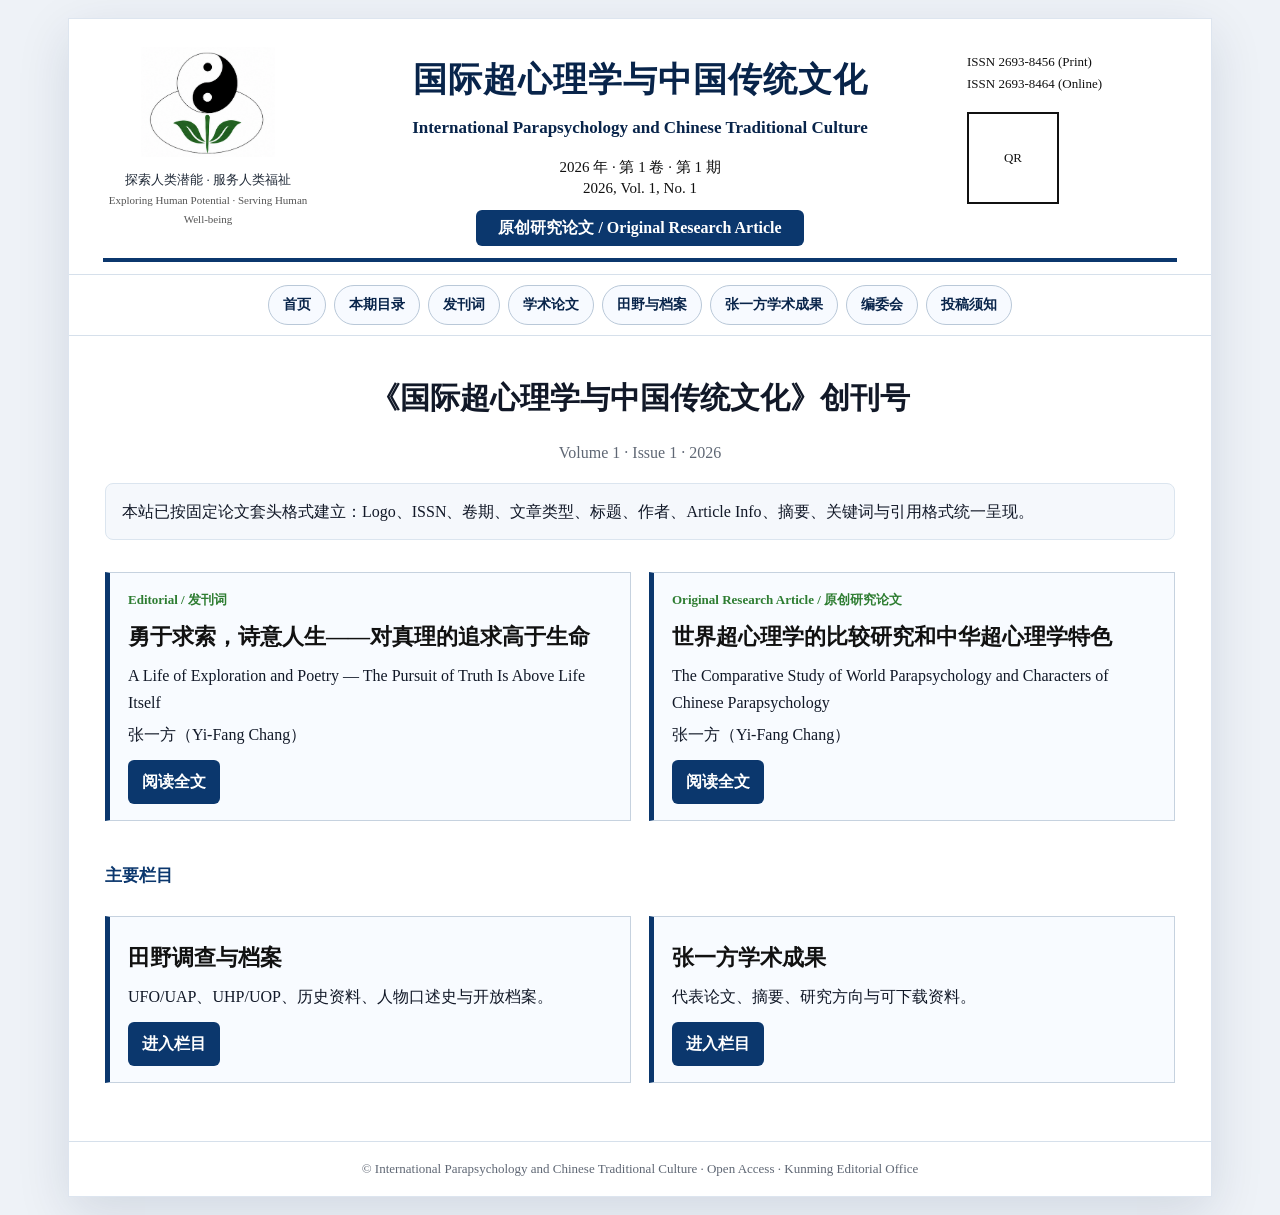
==== commit d70e0b5b: "Quantum.io_H5_v1" ====
--- a/index.html
+++ b/index.html
@@ -1,94 +1,8 @@
-<!DOCTYPE html>
-<html lang="zh">
-<head>
-<meta charset="UTF-8">
-<meta name="viewport" content="width=device-width, initial-scale=1.0">
-
-<title>国际超心理学与中国传统文化</title>
-
-<link rel="stylesheet" href="assets/css/style.css">
-
-</head>
-
-<body>
-
-<!-- 顶部期刊信息 -->
-<div class="topbar">
-  ISSN 2693-8456 · Vol.1 No.1 · Open Access
-</div>
-
-<!-- 期刊头部 -->
-<header class="header">
-  <h1>国际超心理学与中国传统文化</h1>
-  <div class="en">International Parapsychology and Chinese Traditional Culture</div>
-  <div class="meta">Journal System V4 · Database Driven Edition</div>
-</header>
-
-<!-- 主体结构 -->
-<div class="container layout">
-
-  <!-- 左侧主内容 -->
-  <main>
-
-    <!-- 封面论文 -->
-    <section class="featured">
-      <h2>封面论文 / Featured Article</h2>
-      <h3 id="f_title">世界超心理学的比较研究和中华超心理学特色</h3>
-      <p id="f_en">Comparative Study of Parapsychology and Chinese Parapsychology</p>
-      <p>张一方 (Yi-Fang Chang)</p>
-    </section>
-
-    <!-- 论文列表 -->
-    <section id="list">
-
-      <div class="card">
-        <div class="badge">Editorial / 发刊词</div>
-        <h3>勇于求索，诗意人生</h3>
-        <p>A Life of Exploration and Poetry</p>
-        <p>张一方</p>
-      </div>
-
-      <div class="card">
-        <div class="badge">Research Article / 原创研究</div>
-        <h3>世界超心理学的比较研究</h3>
-        <p>Comparative Study of Parapsychology</p>
-        <p>张一方</p>
-      </div>
-
-    </section>
-
-  </main>
-
-  <!-- 右侧栏 -->
-  <aside class="sidebar">
-
-    <h3>期刊信息</h3>
-    <p>Vol.1 No.1 · 2026</p>
-    <p>Open Access Journal</p>
-
-    <hr>
-
-    <h3>栏目导航</h3>
-    <ul>
-      <li>田野调查与档案</li>
-      <li>中国传统文化</li>
-      <li>超心理研究</li>
-      <li>学术论文</li>
-    </ul>
-
-    <hr>
-
-    <h3>投稿信息</h3>
-    <p>开放投稿 / Open Submission</p>
-
-  </aside>
-
-</div>
-
-<!-- 页脚 -->
-<footer style="text-align:center;padding:20px;font-size:12px;color:#888;">
-  © International Parapsychology and Chinese Traditional Culture · Open Access
-</footer>
-
-</body>
-</html>
+<!doctype html><html lang="zh-CN"><head><meta charset="utf-8"><meta name="viewport" content="width=device-width,initial-scale=1"><title>国际超心理学与中国传统文化</title><link rel="stylesheet" href="assets/css/style.css"></head><body><div class="site-shell"><div class="journal-page">
+<header class="journal-header"><div class="masthead">
+<div class="logo-block"><img src="assets/images/logo.svg" alt="期刊Logo"><div class="motto-cn">探索人类潜能 · 服务人类福祉</div><div class="motto-en">Exploring Human Potential · Serving Human Well-being</div></div>
+<div class="title-block"><h1>国际超心理学与中国传统文化</h1><div class="en">International Parapsychology and Chinese Traditional Culture</div><div class="issue">2026 年 · 第 1 卷 · 第 1 期<br>2026, Vol. 1, No. 1</div><div class="article-type">原创研究论文 / Original Research Article</div></div>
+<div class="right-meta"><div>ISSN 2693-8456 (Print)</div><div>ISSN 2693-8464 (Online)</div><div class="qr">QR</div></div>
+</div><hr class="header-rule"></header>
+<nav class="nav"><a href="index.html">首页</a><a href="issues.html">本期目录</a><a href="articles/editorial.html">发刊词</a><a href="articles/zhang-yifang-comparative-parapsychology.html">张一方论文</a><a href="sections/archive.html">田野与档案</a><a href="sections/yi-fang-chang.html">张一方学术成果</a><a href="editorial-board.html">编委会</a><a href="submission.html">投稿须知</a></nav>
+<main class="content-wrap"><section class="page-heading"><h2>《国际超心理学与中国传统文化》创刊号</h2><p>Volume 1 · Issue 1 · 2026</p></section><div class="notice">本站已按固定论文套头格式建立：Logo、ISSN、卷期、文章类型、标题、作者、Article Info、摘要、关键词与引用格式统一呈现。</div><div class="two-col"><article class="card"><div class="label">Editorial / 发刊词</div><h3>勇于求索，诗意人生——对真理的追求高于生命</h3><p>A Life of Exploration and Poetry — The Pursuit of Truth Is Above Life Itself</p><p>张一方（Yi-Fang Chang）</p><a class="btn" href="articles/editorial.html">阅读全文</a></article><article class="card"><div class="label">Original Research Article / 原创研究论文</div><h3>世界超心理学的比较研究和中华超心理学特色</h3><p>The Comparative Study of World Parapsychology and Characters of Chinese Parapsychology</p><p>张一方（Yi-Fang Chang）</p><a class="btn" href="articles/zhang-yifang-comparative-parapsychology.html">阅读全文</a></article></div><section style="margin-top:24px"><h2 class="section-title">主要栏目</h2><div class="two-col"><article class="card"><h3>田野调查与档案</h3><p>UFO/UAP、UHP/UOP、历史资料、人物口述史与开放档案。</p><a class="btn" href="sections/archive.html">进入栏目</a></article><article class="card"><h3>张一方学术成果</h3><p>代表论文、摘要、研究方向与可下载资料。</p><a class="btn" href="sections/yi-fang-chang.html">进入栏目</a></article></div></section></main><footer class="footer">© International Parapsychology and Chinese Traditional Culture · Open Access · Kunming Editorial Office</footer></div></div><script src="assets/js/script.js"></script></body></html>
--- a/assets/css/style.css
+++ b/assets/css/style.css
@@ -1,119 +1,4 @@
-body{
-  margin:0;
-  font-family:"Georgia","Noto Serif SC",serif;
-  background:#eef2f7;
-  color:#111;
-  line-height:1.7;
-}
 
-/* 顶部ISSN */
-.topbar{
-  background:#fff;
-  padding:10px 20px;
-  font-size:12px;
-  color:#666;
-  border-bottom:1px solid #e6eaf0;
-}
-
-/* 主标题区（期刊头） */
-.header{
-  background:#fff;
-  padding:28px 24px;
-  border-bottom:3px solid #0b376d;
-}
-
-.header h1{
-  margin:0;
-  font-size:26px;
-  letter-spacing:1px;
-}
-
-.header .en{
-  margin-top:6px;
-  font-size:13px;
-  color:#666;
-}
-
-.header .meta{
-  margin-top:6px;
-  font-size:12px;
-  color:#999;
-}
-
-/* 主容器（关键：居中阅读区） */
-.container{
-  max-width:1100px;
-  margin:24px auto;
-  padding:0 16px;
-}
-
-/* 封面论文（重点拉开层级） */
-.featured{
-  background:#fff;
-  padding:24px;
-  margin-bottom:20px;
-  border-left:6px solid #0b376d;
-  box-shadow:0 8px 24px rgba(0,0,0,0.06);
-}
-
-.featured h2{
-  margin:0;
-  font-size:14px;
-  color:#0b376d;
-  letter-spacing:1px;
-}
-
-.featured h3{
-  margin:10px 0 6px;
-  font-size:20px;
-}
-
-.featured p{
-  color:#666;
-}
-
-/* 论文卡片（期刊标准样式） */
-.card{
-  background:#fff;
-  padding:18px 20px;
-  margin-bottom:14px;
-  border-radius:8px;
-  border:1px solid #e8edf3;
-  box-shadow:0 4px 14px rgba(0,0,0,0.04);
-}
-
-.badge{
-  display:inline-block;
-  font-size:11px;
-  background:#0b376d;
-  color:#fff;
-  padding:3px 10px;
-  border-radius:12px;
-  margin-bottom:8px;
-}
-
-/* 标题层级 */
-.card h3{
-  margin:6px 0;
-  font-size:18px;
-}
-
-.card p{
-  margin:4px 0;
-  color:#666;
-}
-
-/* 侧栏 */
-.sidebar{
-  background:#fff;
-  padding:18px;
-  border:1px solid #e6eaf0;
-  box-shadow:0 6px 16px rgba(0,0,0,0.04);
-}
-
-/* 双栏结构优化 */
-.layout{
-  display:grid;
-  grid-template-columns:2.2fr 1fr;
-  gap:20px;
-}
+:root{--blue:#0b376d;--deep:#08244a;--green:#2e7d32;--line:#1d4f84;--thin:#c6d2df;--text:#111827;--muted:#5f6774;--bg:#eef2f7;--paper:#fff;--soft:#f8fbff}
+*{box-sizing:border-box}body{margin:0;background:var(--bg);color:var(--text);font-family:"Times New Roman","Noto Serif SC","Source Han Serif SC","Songti SC",serif;line-height:1.72}a{color:var(--blue);text-decoration:none}a:hover{text-decoration:underline}.site-shell{max-width:1180px;margin:0 auto;padding:18px}.journal-page{background:var(--paper);min-height:100vh;box-shadow:0 16px 50px rgba(8,36,74,.12);border:1px solid #dde5ef}.journal-header{padding:28px 34px 12px}.masthead{display:grid;grid-template-columns:210px 1fr 210px;align-items:start;gap:20px}.logo-block{text-align:center}.logo-block img{width:150px;margin:0 auto 4px}.motto-cn{font-size:13px;color:#1f2937}.motto-en{font-size:11px;color:#555}.title-block{text-align:center}.title-block h1{color:var(--deep);margin:4px 0;font-size:34px;letter-spacing:1px;font-weight:900}.title-block .en{color:var(--deep);font-size:17px;font-weight:700}.issue{margin-top:14px;font-size:15px;color:#111;line-height:1.45}.article-type{display:inline-block;margin-top:10px;background:var(--blue);color:#fff;padding:4px 22px;border-radius:6px;font-weight:700}.right-meta{font-size:13px;color:#111;text-align:left;padding-top:4px}.qr{width:92px;height:92px;margin-top:16px;border:2px solid #111;display:flex;align-items:center;justify-content:center}.header-rule{border:0;border-top:4px solid var(--blue);margin:12px 0 0}.nav{border-top:1px solid #d6e0eb;border-bottom:1px solid #d6e0eb;padding:10px 24px;display:flex;flex-wrap:wrap;justify-content:center;gap:8px}.nav a{color:var(--deep);border:1px solid #b9c8d8;background:#f7faff;padding:7px 14px;border-radius:999px;font-weight:700;font-size:14px}.nav a:hover{background:var(--deep);color:#fff;text-decoration:none}.content-wrap{padding:26px 36px 42px}.cover-title{text-align:center;padding:18px 0 20px}.cover-title h2{font-size:32px;margin:8px 0;line-height:1.35}.cover-title h3{font-size:23px;margin:10px 0;line-height:1.35}.author-line{text-align:center;margin:16px auto;max-width:820px;font-size:16px}.article-grid{display:grid;grid-template-columns:280px 1fr;gap:28px;border-top:3px solid var(--line);border-bottom:1px solid var(--thin);padding:18px 0}.article-info{border-right:1px solid var(--thin);padding-right:20px}.article-info h4,.abstract h4,.section-title{color:var(--blue);margin:0 0 10px;font-size:17px}.article-info p{font-size:14px;margin:6px 0}.abstract p{font-size:15px;text-align:justify;margin:0 0 12px}.keywords{display:grid;grid-template-columns:1fr 1fr;gap:18px;border-top:1px solid var(--thin);margin-top:16px;padding-top:14px}.article-body{max-width:900px;margin:26px auto 0}.article-body h2{font-size:22px;margin:26px 0 10px;color:#111}.article-body p{font-size:18px;text-align:justify;margin:0 0 14px;text-indent:2em}.card{border:1px solid var(--thin);border-left:5px solid var(--blue);background:var(--soft);padding:16px 18px;margin:16px 0}.card .label{font-size:13px;color:var(--green);font-weight:800}.card h3{font-size:22px;margin:6px 0;color:#111}.card p{margin:4px 0}.btn{display:inline-block;background:var(--blue);color:#fff;padding:8px 14px;border-radius:6px;font-weight:700;margin-top:8px}.btn:hover{background:#061d3e;text-decoration:none}.citation{border-top:3px solid var(--line);padding-top:12px;margin-top:26px;font-size:14px;line-height:1.55}.footer{border-top:1px solid #d6e0eb;padding:16px 28px;text-align:center;color:var(--muted);font-size:13px}.page-heading{text-align:center}.page-heading h2{font-size:30px;margin:10px 0}.page-heading p{color:var(--muted)}.two-col{display:grid;grid-template-columns:1fr 1fr;gap:18px}.notice{background:#f5f8fc;border:1px solid #dbe5ef;padding:14px 16px;border-radius:8px;margin:16px 0}
+@media(max-width:860px){.site-shell{padding:0}.journal-page{box-shadow:none;border:0}.journal-header{padding:20px 16px 10px}.masthead{grid-template-columns:1fr}.right-meta{text-align:center}.qr{margin:12px auto 0}.title-block h1{font-size:25px}.title-block .en{font-size:14px}.logo-block img{width:120px}.content-wrap{padding:18px 16px 30px}.cover-title h2{font-size:24px}.cover-title h3{font-size:18px}.article-grid,.keywords,.two-col{grid-template-columns:1fr}.article-info{border-right:0;border-bottom:1px solid var(--thin);padding-right:0;padding-bottom:14px}.article-body p{font-size:16px}.nav{justify-content:flex-start;overflow-x:auto;flex-wrap:nowrap}.nav a{white-space:nowrap}}
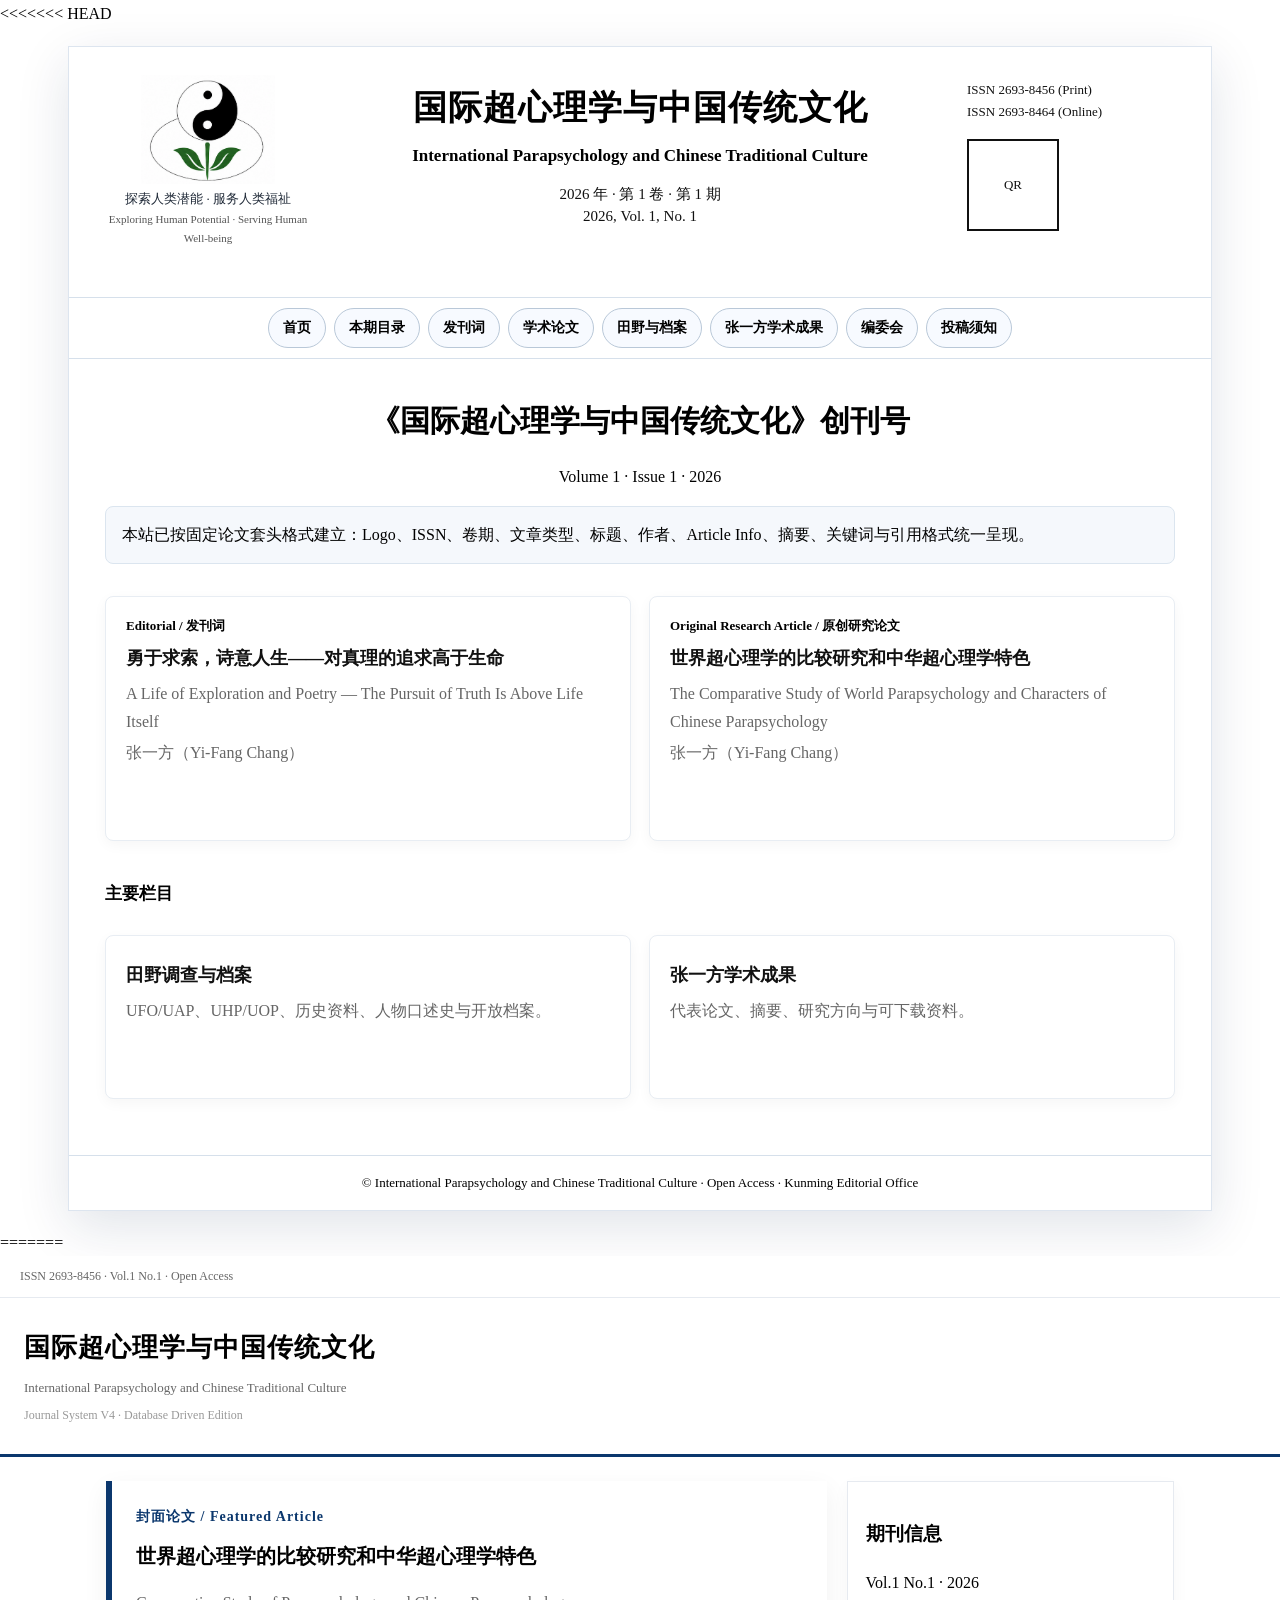
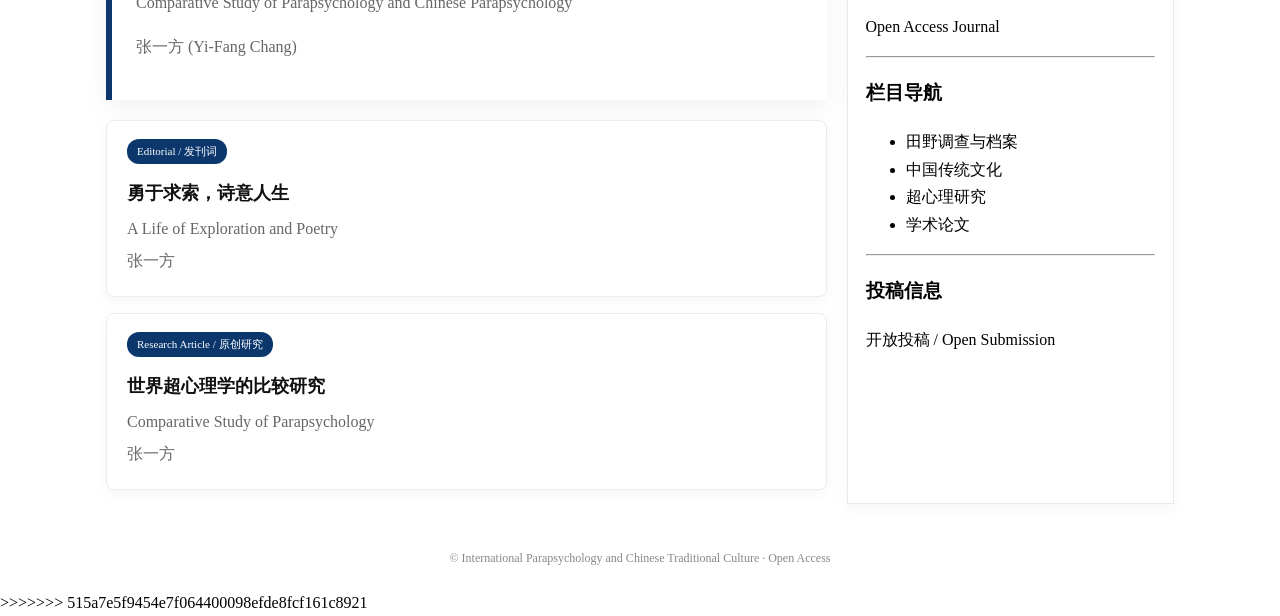
==== commit a3c1ecdf: "Quantum.io_H5_v1" ====
--- a/index.html
+++ b/index.html
@@ -1,3 +1,4 @@
+<<<<<<< HEAD
 <!doctype html><html lang="zh-CN"><head><meta charset="utf-8"><meta name="viewport" content="width=device-width,initial-scale=1"><title>国际超心理学与中国传统文化</title><link rel="stylesheet" href="assets/css/style.css"></head><body><div class="site-shell"><div class="journal-page">
 <header class="journal-header"><div class="masthead">
 <div class="logo-block"><img src="assets/images/logo.svg" alt="期刊Logo"><div class="motto-cn">探索人类潜能 · 服务人类福祉</div><div class="motto-en">Exploring Human Potential · Serving Human Well-being</div></div>
@@ -5,4 +6,100 @@
 <div class="right-meta"><div>ISSN 2693-8456 (Print)</div><div>ISSN 2693-8464 (Online)</div><div class="qr">QR</div></div>
 </div><hr class="header-rule"></header>
 <nav class="nav"><a href="index.html">首页</a><a href="issues.html">本期目录</a><a href="articles/editorial.html">发刊词</a><a href="articles/zhang-yifang-comparative-parapsychology.html">张一方论文</a><a href="sections/archive.html">田野与档案</a><a href="sections/yi-fang-chang.html">张一方学术成果</a><a href="editorial-board.html">编委会</a><a href="submission.html">投稿须知</a></nav>
-<main class="content-wrap"><section class="page-heading"><h2>《国际超心理学与中国传统文化》创刊号</h2><p>Volume 1 · Issue 1 · 2026</p></section><div class="notice">本站已按固定论文套头格式建立：Logo、ISSN、卷期、文章类型、标题、作者、Article Info、摘要、关键词与引用格式统一呈现。</div><div class="two-col"><article class="card"><div class="label">Editorial / 发刊词</div><h3>勇于求索，诗意人生——对真理的追求高于生命</h3><p>A Life of Exploration and Poetry — The Pursuit of Truth Is Above Life Itself</p><p>张一方（Yi-Fang Chang）</p><a class="btn" href="articles/editorial.html">阅读全文</a></article><article class="card"><div class="label">Original Research Article / 原创研究论文</div><h3>世界超心理学的比较研究和中华超心理学特色</h3><p>The Comparative Study of World Parapsychology and Characters of Chinese Parapsychology</p><p>张一方（Yi-Fang Chang）</p><a class="btn" href="articles/zhang-yifang-comparative-parapsychology.html">阅读全文</a></article></div><section style="margin-top:24px"><h2 class="section-title">主要栏目</h2><div class="two-col"><article class="card"><h3>田野调查与档案</h3><p>UFO/UAP、UHP/UOP、历史资料、人物口述史与开放档案。</p><a class="btn" href="sections/archive.html">进入栏目</a></article><article class="card"><h3>张一方学术成果</h3><p>代表论文、摘要、研究方向与可下载资料。</p><a class="btn" href="sections/yi-fang-chang.html">进入栏目</a></article></div></section></main><footer class="footer">© International Parapsychology and Chinese Traditional Culture · Open Access · Kunming Editorial Office</footer></div></div><script src="assets/js/script.js"></script></body></html>+<main class="content-wrap"><section class="page-heading"><h2>《国际超心理学与中国传统文化》创刊号</h2><p>Volume 1 · Issue 1 · 2026</p></section><div class="notice">本站已按固定论文套头格式建立：Logo、ISSN、卷期、文章类型、标题、作者、Article Info、摘要、关键词与引用格式统一呈现。</div><div class="two-col"><article class="card"><div class="label">Editorial / 发刊词</div><h3>勇于求索，诗意人生——对真理的追求高于生命</h3><p>A Life of Exploration and Poetry — The Pursuit of Truth Is Above Life Itself</p><p>张一方（Yi-Fang Chang）</p><a class="btn" href="articles/editorial.html">阅读全文</a></article><article class="card"><div class="label">Original Research Article / 原创研究论文</div><h3>世界超心理学的比较研究和中华超心理学特色</h3><p>The Comparative Study of World Parapsychology and Characters of Chinese Parapsychology</p><p>张一方（Yi-Fang Chang）</p><a class="btn" href="articles/zhang-yifang-comparative-parapsychology.html">阅读全文</a></article></div><section style="margin-top:24px"><h2 class="section-title">主要栏目</h2><div class="two-col"><article class="card"><h3>田野调查与档案</h3><p>UFO/UAP、UHP/UOP、历史资料、人物口述史与开放档案。</p><a class="btn" href="sections/archive.html">进入栏目</a></article><article class="card"><h3>张一方学术成果</h3><p>代表论文、摘要、研究方向与可下载资料。</p><a class="btn" href="sections/yi-fang-chang.html">进入栏目</a></article></div></section></main><footer class="footer">© International Parapsychology and Chinese Traditional Culture · Open Access · Kunming Editorial Office</footer></div></div><script src="assets/js/script.js"></script></body></html>
+=======
+<!DOCTYPE html>
+<html lang="zh">
+<head>
+<meta charset="UTF-8">
+<meta name="viewport" content="width=device-width, initial-scale=1.0">
+
+<title>国际超心理学与中国传统文化</title>
+
+<link rel="stylesheet" href="assets/css/style.css">
+
+</head>
+
+<body>
+
+<!-- 顶部期刊信息 -->
+<div class="topbar">
+  ISSN 2693-8456 · Vol.1 No.1 · Open Access
+</div>
+
+<!-- 期刊头部 -->
+<header class="header">
+  <h1>国际超心理学与中国传统文化</h1>
+  <div class="en">International Parapsychology and Chinese Traditional Culture</div>
+  <div class="meta">Journal System V4 · Database Driven Edition</div>
+</header>
+
+<!-- 主体结构 -->
+<div class="container layout">
+
+  <!-- 左侧主内容 -->
+  <main>
+
+    <!-- 封面论文 -->
+    <section class="featured">
+      <h2>封面论文 / Featured Article</h2>
+      <h3 id="f_title">世界超心理学的比较研究和中华超心理学特色</h3>
+      <p id="f_en">Comparative Study of Parapsychology and Chinese Parapsychology</p>
+      <p>张一方 (Yi-Fang Chang)</p>
+    </section>
+
+    <!-- 论文列表 -->
+    <section id="list">
+
+      <div class="card">
+        <div class="badge">Editorial / 发刊词</div>
+        <h3>勇于求索，诗意人生</h3>
+        <p>A Life of Exploration and Poetry</p>
+        <p>张一方</p>
+      </div>
+
+      <div class="card">
+        <div class="badge">Research Article / 原创研究</div>
+        <h3>世界超心理学的比较研究</h3>
+        <p>Comparative Study of Parapsychology</p>
+        <p>张一方</p>
+      </div>
+
+    </section>
+
+  </main>
+
+  <!-- 右侧栏 -->
+  <aside class="sidebar">
+
+    <h3>期刊信息</h3>
+    <p>Vol.1 No.1 · 2026</p>
+    <p>Open Access Journal</p>
+
+    <hr>
+
+    <h3>栏目导航</h3>
+    <ul>
+      <li>田野调查与档案</li>
+      <li>中国传统文化</li>
+      <li>超心理研究</li>
+      <li>学术论文</li>
+    </ul>
+
+    <hr>
+
+    <h3>投稿信息</h3>
+    <p>开放投稿 / Open Submission</p>
+
+  </aside>
+
+</div>
+
+<!-- 页脚 -->
+<footer style="text-align:center;padding:20px;font-size:12px;color:#888;">
+  © International Parapsychology and Chinese Traditional Culture · Open Access
+</footer>
+
+</body>
+</html>
+>>>>>>> 515a7e5f9454e7f064400098efde8fcf161c8921
--- a/assets/css/style.css
+++ b/assets/css/style.css
@@ -1,4 +1,126 @@
+<<<<<<< HEAD
 
 :root{--blue:#0b376d;--deep:#08244a;--green:#2e7d32;--line:#1d4f84;--thin:#c6d2df;--text:#111827;--muted:#5f6774;--bg:#eef2f7;--paper:#fff;--soft:#f8fbff}
 *{box-sizing:border-box}body{margin:0;background:var(--bg);color:var(--text);font-family:"Times New Roman","Noto Serif SC","Source Han Serif SC","Songti SC",serif;line-height:1.72}a{color:var(--blue);text-decoration:none}a:hover{text-decoration:underline}.site-shell{max-width:1180px;margin:0 auto;padding:18px}.journal-page{background:var(--paper);min-height:100vh;box-shadow:0 16px 50px rgba(8,36,74,.12);border:1px solid #dde5ef}.journal-header{padding:28px 34px 12px}.masthead{display:grid;grid-template-columns:210px 1fr 210px;align-items:start;gap:20px}.logo-block{text-align:center}.logo-block img{width:150px;margin:0 auto 4px}.motto-cn{font-size:13px;color:#1f2937}.motto-en{font-size:11px;color:#555}.title-block{text-align:center}.title-block h1{color:var(--deep);margin:4px 0;font-size:34px;letter-spacing:1px;font-weight:900}.title-block .en{color:var(--deep);font-size:17px;font-weight:700}.issue{margin-top:14px;font-size:15px;color:#111;line-height:1.45}.article-type{display:inline-block;margin-top:10px;background:var(--blue);color:#fff;padding:4px 22px;border-radius:6px;font-weight:700}.right-meta{font-size:13px;color:#111;text-align:left;padding-top:4px}.qr{width:92px;height:92px;margin-top:16px;border:2px solid #111;display:flex;align-items:center;justify-content:center}.header-rule{border:0;border-top:4px solid var(--blue);margin:12px 0 0}.nav{border-top:1px solid #d6e0eb;border-bottom:1px solid #d6e0eb;padding:10px 24px;display:flex;flex-wrap:wrap;justify-content:center;gap:8px}.nav a{color:var(--deep);border:1px solid #b9c8d8;background:#f7faff;padding:7px 14px;border-radius:999px;font-weight:700;font-size:14px}.nav a:hover{background:var(--deep);color:#fff;text-decoration:none}.content-wrap{padding:26px 36px 42px}.cover-title{text-align:center;padding:18px 0 20px}.cover-title h2{font-size:32px;margin:8px 0;line-height:1.35}.cover-title h3{font-size:23px;margin:10px 0;line-height:1.35}.author-line{text-align:center;margin:16px auto;max-width:820px;font-size:16px}.article-grid{display:grid;grid-template-columns:280px 1fr;gap:28px;border-top:3px solid var(--line);border-bottom:1px solid var(--thin);padding:18px 0}.article-info{border-right:1px solid var(--thin);padding-right:20px}.article-info h4,.abstract h4,.section-title{color:var(--blue);margin:0 0 10px;font-size:17px}.article-info p{font-size:14px;margin:6px 0}.abstract p{font-size:15px;text-align:justify;margin:0 0 12px}.keywords{display:grid;grid-template-columns:1fr 1fr;gap:18px;border-top:1px solid var(--thin);margin-top:16px;padding-top:14px}.article-body{max-width:900px;margin:26px auto 0}.article-body h2{font-size:22px;margin:26px 0 10px;color:#111}.article-body p{font-size:18px;text-align:justify;margin:0 0 14px;text-indent:2em}.card{border:1px solid var(--thin);border-left:5px solid var(--blue);background:var(--soft);padding:16px 18px;margin:16px 0}.card .label{font-size:13px;color:var(--green);font-weight:800}.card h3{font-size:22px;margin:6px 0;color:#111}.card p{margin:4px 0}.btn{display:inline-block;background:var(--blue);color:#fff;padding:8px 14px;border-radius:6px;font-weight:700;margin-top:8px}.btn:hover{background:#061d3e;text-decoration:none}.citation{border-top:3px solid var(--line);padding-top:12px;margin-top:26px;font-size:14px;line-height:1.55}.footer{border-top:1px solid #d6e0eb;padding:16px 28px;text-align:center;color:var(--muted);font-size:13px}.page-heading{text-align:center}.page-heading h2{font-size:30px;margin:10px 0}.page-heading p{color:var(--muted)}.two-col{display:grid;grid-template-columns:1fr 1fr;gap:18px}.notice{background:#f5f8fc;border:1px solid #dbe5ef;padding:14px 16px;border-radius:8px;margin:16px 0}
 @media(max-width:860px){.site-shell{padding:0}.journal-page{box-shadow:none;border:0}.journal-header{padding:20px 16px 10px}.masthead{grid-template-columns:1fr}.right-meta{text-align:center}.qr{margin:12px auto 0}.title-block h1{font-size:25px}.title-block .en{font-size:14px}.logo-block img{width:120px}.content-wrap{padding:18px 16px 30px}.cover-title h2{font-size:24px}.cover-title h3{font-size:18px}.article-grid,.keywords,.two-col{grid-template-columns:1fr}.article-info{border-right:0;border-bottom:1px solid var(--thin);padding-right:0;padding-bottom:14px}.article-body p{font-size:16px}.nav{justify-content:flex-start;overflow-x:auto;flex-wrap:nowrap}.nav a{white-space:nowrap}}
+=======
+body{
+  margin:0;
+  font-family:"Georgia","Noto Serif SC",serif;
+  background:#eef2f7;
+  color:#111;
+  line-height:1.7;
+}
+
+/* 顶部ISSN */
+.topbar{
+  background:#fff;
+  padding:10px 20px;
+  font-size:12px;
+  color:#666;
+  border-bottom:1px solid #e6eaf0;
+}
+
+/* 主标题区（期刊头） */
+.header{
+  background:#fff;
+  padding:28px 24px;
+  border-bottom:3px solid #0b376d;
+}
+
+.header h1{
+  margin:0;
+  font-size:26px;
+  letter-spacing:1px;
+}
+
+.header .en{
+  margin-top:6px;
+  font-size:13px;
+  color:#666;
+}
+
+.header .meta{
+  margin-top:6px;
+  font-size:12px;
+  color:#999;
+}
+
+/* 主容器（关键：居中阅读区） */
+.container{
+  max-width:1100px;
+  margin:24px auto;
+  padding:0 16px;
+}
+
+/* 封面论文（重点拉开层级） */
+.featured{
+  background:#fff;
+  padding:24px;
+  margin-bottom:20px;
+  border-left:6px solid #0b376d;
+  box-shadow:0 8px 24px rgba(0,0,0,0.06);
+}
+
+.featured h2{
+  margin:0;
+  font-size:14px;
+  color:#0b376d;
+  letter-spacing:1px;
+}
+
+.featured h3{
+  margin:10px 0 6px;
+  font-size:20px;
+}
+
+.featured p{
+  color:#666;
+}
+
+/* 论文卡片（期刊标准样式） */
+.card{
+  background:#fff;
+  padding:18px 20px;
+  margin-bottom:14px;
+  border-radius:8px;
+  border:1px solid #e8edf3;
+  box-shadow:0 4px 14px rgba(0,0,0,0.04);
+}
+
+.badge{
+  display:inline-block;
+  font-size:11px;
+  background:#0b376d;
+  color:#fff;
+  padding:3px 10px;
+  border-radius:12px;
+  margin-bottom:8px;
+}
+
+/* 标题层级 */
+.card h3{
+  margin:6px 0;
+  font-size:18px;
+}
+
+.card p{
+  margin:4px 0;
+  color:#666;
+}
+
+/* 侧栏 */
+.sidebar{
+  background:#fff;
+  padding:18px;
+  border:1px solid #e6eaf0;
+  box-shadow:0 6px 16px rgba(0,0,0,0.04);
+}
+
+/* 双栏结构优化 */
+.layout{
+  display:grid;
+  grid-template-columns:2.2fr 1fr;
+  gap:20px;
+}
+>>>>>>> 515a7e5f9454e7f064400098efde8fcf161c8921
--- a/assets/css/style.css
+++ b/assets/css/style.css
@@ -1,4 +1,126 @@
+<<<<<<< HEAD
 
 :root{--blue:#0b376d;--deep:#08244a;--green:#2e7d32;--line:#1d4f84;--thin:#c6d2df;--text:#111827;--muted:#5f6774;--bg:#eef2f7;--paper:#fff;--soft:#f8fbff}
 *{box-sizing:border-box}body{margin:0;background:var(--bg);color:var(--text);font-family:"Times New Roman","Noto Serif SC","Source Han Serif SC","Songti SC",serif;line-height:1.72}a{color:var(--blue);text-decoration:none}a:hover{text-decoration:underline}.site-shell{max-width:1180px;margin:0 auto;padding:18px}.journal-page{background:var(--paper);min-height:100vh;box-shadow:0 16px 50px rgba(8,36,74,.12);border:1px solid #dde5ef}.journal-header{padding:28px 34px 12px}.masthead{display:grid;grid-template-columns:210px 1fr 210px;align-items:start;gap:20px}.logo-block{text-align:center}.logo-block img{width:150px;margin:0 auto 4px}.motto-cn{font-size:13px;color:#1f2937}.motto-en{font-size:11px;color:#555}.title-block{text-align:center}.title-block h1{color:var(--deep);margin:4px 0;font-size:34px;letter-spacing:1px;font-weight:900}.title-block .en{color:var(--deep);font-size:17px;font-weight:700}.issue{margin-top:14px;font-size:15px;color:#111;line-height:1.45}.article-type{display:inline-block;margin-top:10px;background:var(--blue);color:#fff;padding:4px 22px;border-radius:6px;font-weight:700}.right-meta{font-size:13px;color:#111;text-align:left;padding-top:4px}.qr{width:92px;height:92px;margin-top:16px;border:2px solid #111;display:flex;align-items:center;justify-content:center}.header-rule{border:0;border-top:4px solid var(--blue);margin:12px 0 0}.nav{border-top:1px solid #d6e0eb;border-bottom:1px solid #d6e0eb;padding:10px 24px;display:flex;flex-wrap:wrap;justify-content:center;gap:8px}.nav a{color:var(--deep);border:1px solid #b9c8d8;background:#f7faff;padding:7px 14px;border-radius:999px;font-weight:700;font-size:14px}.nav a:hover{background:var(--deep);color:#fff;text-decoration:none}.content-wrap{padding:26px 36px 42px}.cover-title{text-align:center;padding:18px 0 20px}.cover-title h2{font-size:32px;margin:8px 0;line-height:1.35}.cover-title h3{font-size:23px;margin:10px 0;line-height:1.35}.author-line{text-align:center;margin:16px auto;max-width:820px;font-size:16px}.article-grid{display:grid;grid-template-columns:280px 1fr;gap:28px;border-top:3px solid var(--line);border-bottom:1px solid var(--thin);padding:18px 0}.article-info{border-right:1px solid var(--thin);padding-right:20px}.article-info h4,.abstract h4,.section-title{color:var(--blue);margin:0 0 10px;font-size:17px}.article-info p{font-size:14px;margin:6px 0}.abstract p{font-size:15px;text-align:justify;margin:0 0 12px}.keywords{display:grid;grid-template-columns:1fr 1fr;gap:18px;border-top:1px solid var(--thin);margin-top:16px;padding-top:14px}.article-body{max-width:900px;margin:26px auto 0}.article-body h2{font-size:22px;margin:26px 0 10px;color:#111}.article-body p{font-size:18px;text-align:justify;margin:0 0 14px;text-indent:2em}.card{border:1px solid var(--thin);border-left:5px solid var(--blue);background:var(--soft);padding:16px 18px;margin:16px 0}.card .label{font-size:13px;color:var(--green);font-weight:800}.card h3{font-size:22px;margin:6px 0;color:#111}.card p{margin:4px 0}.btn{display:inline-block;background:var(--blue);color:#fff;padding:8px 14px;border-radius:6px;font-weight:700;margin-top:8px}.btn:hover{background:#061d3e;text-decoration:none}.citation{border-top:3px solid var(--line);padding-top:12px;margin-top:26px;font-size:14px;line-height:1.55}.footer{border-top:1px solid #d6e0eb;padding:16px 28px;text-align:center;color:var(--muted);font-size:13px}.page-heading{text-align:center}.page-heading h2{font-size:30px;margin:10px 0}.page-heading p{color:var(--muted)}.two-col{display:grid;grid-template-columns:1fr 1fr;gap:18px}.notice{background:#f5f8fc;border:1px solid #dbe5ef;padding:14px 16px;border-radius:8px;margin:16px 0}
 @media(max-width:860px){.site-shell{padding:0}.journal-page{box-shadow:none;border:0}.journal-header{padding:20px 16px 10px}.masthead{grid-template-columns:1fr}.right-meta{text-align:center}.qr{margin:12px auto 0}.title-block h1{font-size:25px}.title-block .en{font-size:14px}.logo-block img{width:120px}.content-wrap{padding:18px 16px 30px}.cover-title h2{font-size:24px}.cover-title h3{font-size:18px}.article-grid,.keywords,.two-col{grid-template-columns:1fr}.article-info{border-right:0;border-bottom:1px solid var(--thin);padding-right:0;padding-bottom:14px}.article-body p{font-size:16px}.nav{justify-content:flex-start;overflow-x:auto;flex-wrap:nowrap}.nav a{white-space:nowrap}}
+=======
+body{
+  margin:0;
+  font-family:"Georgia","Noto Serif SC",serif;
+  background:#eef2f7;
+  color:#111;
+  line-height:1.7;
+}
+
+/* 顶部ISSN */
+.topbar{
+  background:#fff;
+  padding:10px 20px;
+  font-size:12px;
+  color:#666;
+  border-bottom:1px solid #e6eaf0;
+}
+
+/* 主标题区（期刊头） */
+.header{
+  background:#fff;
+  padding:28px 24px;
+  border-bottom:3px solid #0b376d;
+}
+
+.header h1{
+  margin:0;
+  font-size:26px;
+  letter-spacing:1px;
+}
+
+.header .en{
+  margin-top:6px;
+  font-size:13px;
+  color:#666;
+}
+
+.header .meta{
+  margin-top:6px;
+  font-size:12px;
+  color:#999;
+}
+
+/* 主容器（关键：居中阅读区） */
+.container{
+  max-width:1100px;
+  margin:24px auto;
+  padding:0 16px;
+}
+
+/* 封面论文（重点拉开层级） */
+.featured{
+  background:#fff;
+  padding:24px;
+  margin-bottom:20px;
+  border-left:6px solid #0b376d;
+  box-shadow:0 8px 24px rgba(0,0,0,0.06);
+}
+
+.featured h2{
+  margin:0;
+  font-size:14px;
+  color:#0b376d;
+  letter-spacing:1px;
+}
+
+.featured h3{
+  margin:10px 0 6px;
+  font-size:20px;
+}
+
+.featured p{
+  color:#666;
+}
+
+/* 论文卡片（期刊标准样式） */
+.card{
+  background:#fff;
+  padding:18px 20px;
+  margin-bottom:14px;
+  border-radius:8px;
+  border:1px solid #e8edf3;
+  box-shadow:0 4px 14px rgba(0,0,0,0.04);
+}
+
+.badge{
+  display:inline-block;
+  font-size:11px;
+  background:#0b376d;
+  color:#fff;
+  padding:3px 10px;
+  border-radius:12px;
+  margin-bottom:8px;
+}
+
+/* 标题层级 */
+.card h3{
+  margin:6px 0;
+  font-size:18px;
+}
+
+.card p{
+  margin:4px 0;
+  color:#666;
+}
+
+/* 侧栏 */
+.sidebar{
+  background:#fff;
+  padding:18px;
+  border:1px solid #e6eaf0;
+  box-shadow:0 6px 16px rgba(0,0,0,0.04);
+}
+
+/* 双栏结构优化 */
+.layout{
+  display:grid;
+  grid-template-columns:2.2fr 1fr;
+  gap:20px;
+}
+>>>>>>> 515a7e5f9454e7f064400098efde8fcf161c8921
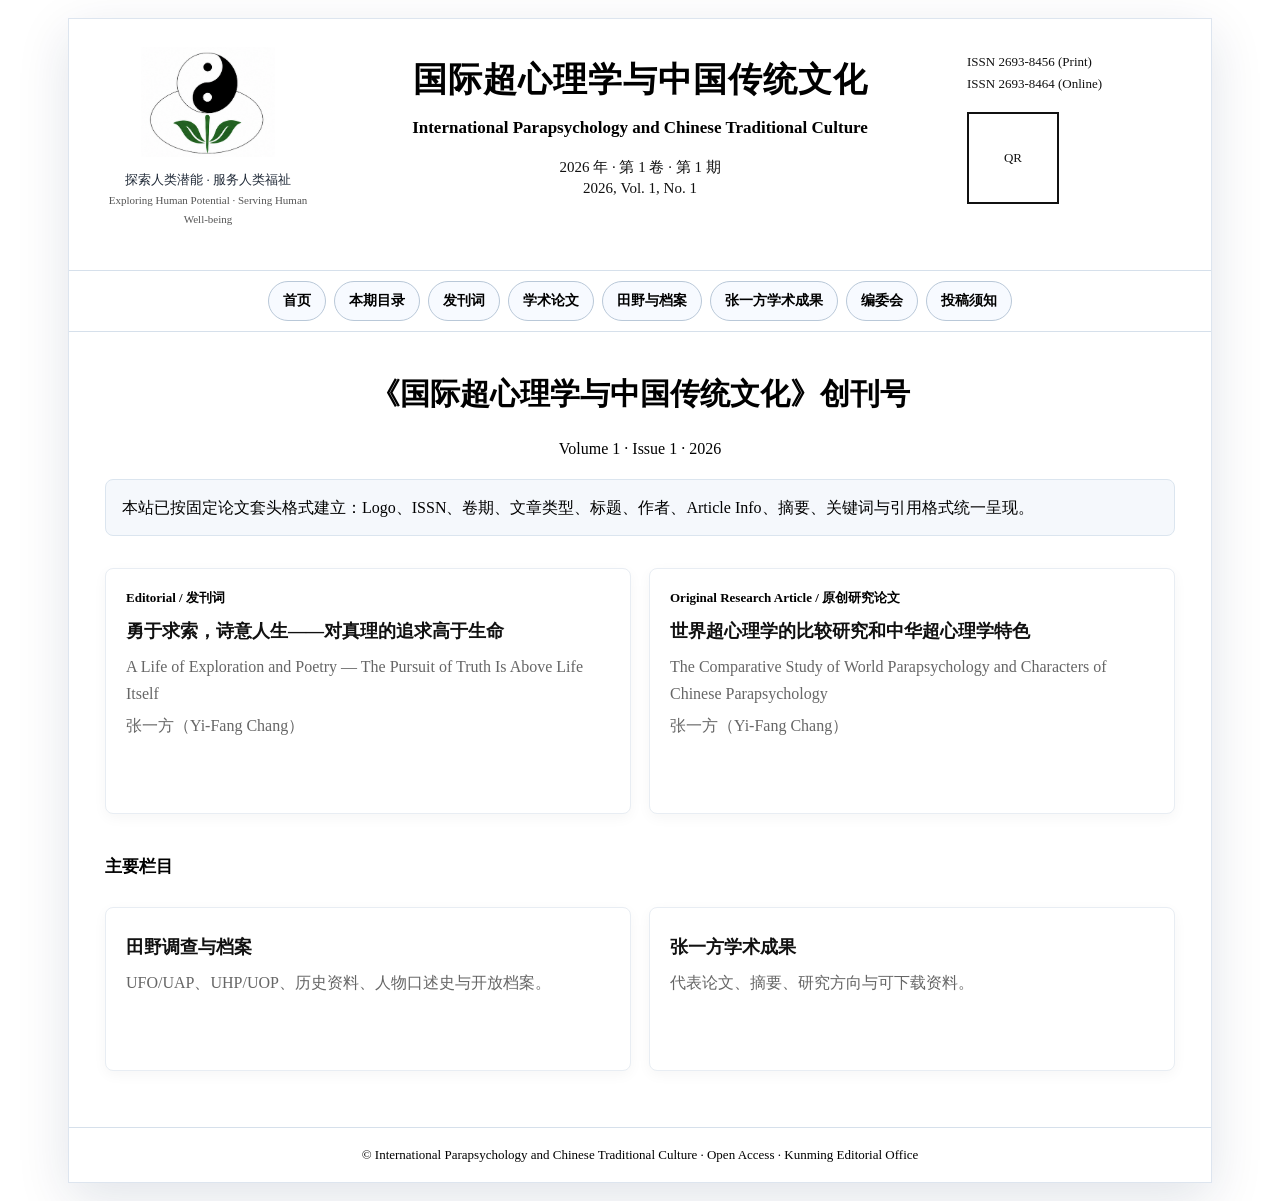
==== commit b4e6f4ef: "Quantum.io_H5_v1" ====
--- a/index.html
+++ b/index.html
@@ -1,4 +1,3 @@
-<<<<<<< HEAD
 <!doctype html><html lang="zh-CN"><head><meta charset="utf-8"><meta name="viewport" content="width=device-width,initial-scale=1"><title>国际超心理学与中国传统文化</title><link rel="stylesheet" href="assets/css/style.css"></head><body><div class="site-shell"><div class="journal-page">
 <header class="journal-header"><div class="masthead">
 <div class="logo-block"><img src="assets/images/logo.svg" alt="期刊Logo"><div class="motto-cn">探索人类潜能 · 服务人类福祉</div><div class="motto-en">Exploring Human Potential · Serving Human Well-being</div></div>
@@ -6,100 +5,4 @@
 <div class="right-meta"><div>ISSN 2693-8456 (Print)</div><div>ISSN 2693-8464 (Online)</div><div class="qr">QR</div></div>
 </div><hr class="header-rule"></header>
 <nav class="nav"><a href="index.html">首页</a><a href="issues.html">本期目录</a><a href="articles/editorial.html">发刊词</a><a href="articles/zhang-yifang-comparative-parapsychology.html">张一方论文</a><a href="sections/archive.html">田野与档案</a><a href="sections/yi-fang-chang.html">张一方学术成果</a><a href="editorial-board.html">编委会</a><a href="submission.html">投稿须知</a></nav>
-<main class="content-wrap"><section class="page-heading"><h2>《国际超心理学与中国传统文化》创刊号</h2><p>Volume 1 · Issue 1 · 2026</p></section><div class="notice">本站已按固定论文套头格式建立：Logo、ISSN、卷期、文章类型、标题、作者、Article Info、摘要、关键词与引用格式统一呈现。</div><div class="two-col"><article class="card"><div class="label">Editorial / 发刊词</div><h3>勇于求索，诗意人生——对真理的追求高于生命</h3><p>A Life of Exploration and Poetry — The Pursuit of Truth Is Above Life Itself</p><p>张一方（Yi-Fang Chang）</p><a class="btn" href="articles/editorial.html">阅读全文</a></article><article class="card"><div class="label">Original Research Article / 原创研究论文</div><h3>世界超心理学的比较研究和中华超心理学特色</h3><p>The Comparative Study of World Parapsychology and Characters of Chinese Parapsychology</p><p>张一方（Yi-Fang Chang）</p><a class="btn" href="articles/zhang-yifang-comparative-parapsychology.html">阅读全文</a></article></div><section style="margin-top:24px"><h2 class="section-title">主要栏目</h2><div class="two-col"><article class="card"><h3>田野调查与档案</h3><p>UFO/UAP、UHP/UOP、历史资料、人物口述史与开放档案。</p><a class="btn" href="sections/archive.html">进入栏目</a></article><article class="card"><h3>张一方学术成果</h3><p>代表论文、摘要、研究方向与可下载资料。</p><a class="btn" href="sections/yi-fang-chang.html">进入栏目</a></article></div></section></main><footer class="footer">© International Parapsychology and Chinese Traditional Culture · Open Access · Kunming Editorial Office</footer></div></div><script src="assets/js/script.js"></script></body></html>
-=======
-<!DOCTYPE html>
-<html lang="zh">
-<head>
-<meta charset="UTF-8">
-<meta name="viewport" content="width=device-width, initial-scale=1.0">
-
-<title>国际超心理学与中国传统文化</title>
-
-<link rel="stylesheet" href="assets/css/style.css">
-
-</head>
-
-<body>
-
-<!-- 顶部期刊信息 -->
-<div class="topbar">
-  ISSN 2693-8456 · Vol.1 No.1 · Open Access
-</div>
-
-<!-- 期刊头部 -->
-<header class="header">
-  <h1>国际超心理学与中国传统文化</h1>
-  <div class="en">International Parapsychology and Chinese Traditional Culture</div>
-  <div class="meta">Journal System V4 · Database Driven Edition</div>
-</header>
-
-<!-- 主体结构 -->
-<div class="container layout">
-
-  <!-- 左侧主内容 -->
-  <main>
-
-    <!-- 封面论文 -->
-    <section class="featured">
-      <h2>封面论文 / Featured Article</h2>
-      <h3 id="f_title">世界超心理学的比较研究和中华超心理学特色</h3>
-      <p id="f_en">Comparative Study of Parapsychology and Chinese Parapsychology</p>
-      <p>张一方 (Yi-Fang Chang)</p>
-    </section>
-
-    <!-- 论文列表 -->
-    <section id="list">
-
-      <div class="card">
-        <div class="badge">Editorial / 发刊词</div>
-        <h3>勇于求索，诗意人生</h3>
-        <p>A Life of Exploration and Poetry</p>
-        <p>张一方</p>
-      </div>
-
-      <div class="card">
-        <div class="badge">Research Article / 原创研究</div>
-        <h3>世界超心理学的比较研究</h3>
-        <p>Comparative Study of Parapsychology</p>
-        <p>张一方</p>
-      </div>
-
-    </section>
-
-  </main>
-
-  <!-- 右侧栏 -->
-  <aside class="sidebar">
-
-    <h3>期刊信息</h3>
-    <p>Vol.1 No.1 · 2026</p>
-    <p>Open Access Journal</p>
-
-    <hr>
-
-    <h3>栏目导航</h3>
-    <ul>
-      <li>田野调查与档案</li>
-      <li>中国传统文化</li>
-      <li>超心理研究</li>
-      <li>学术论文</li>
-    </ul>
-
-    <hr>
-
-    <h3>投稿信息</h3>
-    <p>开放投稿 / Open Submission</p>
-
-  </aside>
-
-</div>
-
-<!-- 页脚 -->
-<footer style="text-align:center;padding:20px;font-size:12px;color:#888;">
-  © International Parapsychology and Chinese Traditional Culture · Open Access
-</footer>
-
-</body>
-</html>
->>>>>>> 515a7e5f9454e7f064400098efde8fcf161c8921
+<main class="content-wrap"><section class="page-heading"><h2>《国际超心理学与中国传统文化》创刊号</h2><p>Volume 1 · Issue 1 · 2026</p></section><div class="notice">本站已按固定论文套头格式建立：Logo、ISSN、卷期、文章类型、标题、作者、Article Info、摘要、关键词与引用格式统一呈现。</div><div class="two-col"><article class="card"><div class="label">Editorial / 发刊词</div><h3>勇于求索，诗意人生——对真理的追求高于生命</h3><p>A Life of Exploration and Poetry — The Pursuit of Truth Is Above Life Itself</p><p>张一方（Yi-Fang Chang）</p><a class="btn" href="articles/editorial.html">阅读全文</a></article><article class="card"><div class="label">Original Research Article / 原创研究论文</div><h3>世界超心理学的比较研究和中华超心理学特色</h3><p>The Comparative Study of World Parapsychology and Characters of Chinese Parapsychology</p><p>张一方（Yi-Fang Chang）</p><a class="btn" href="articles/zhang-yifang-comparative-parapsychology.html">阅读全文</a></article></div><section style="margin-top:24px"><h2 class="section-title">主要栏目</h2><div class="two-col"><article class="card"><h3>田野调查与档案</h3><p>UFO/UAP、UHP/UOP、历史资料、人物口述史与开放档案。</p><a class="btn" href="sections/archive.html">进入栏目</a></article><article class="card"><h3>张一方学术成果</h3><p>代表论文、摘要、研究方向与可下载资料。</p><a class="btn" href="sections/yi-fang-chang.html">进入栏目</a></article></div></section></main><footer class="footer">© International Parapsychology and Chinese Traditional Culture · Open Access · Kunming Editorial Office</footer></div></div><script src="assets/js/script.js"></script></body></html>
